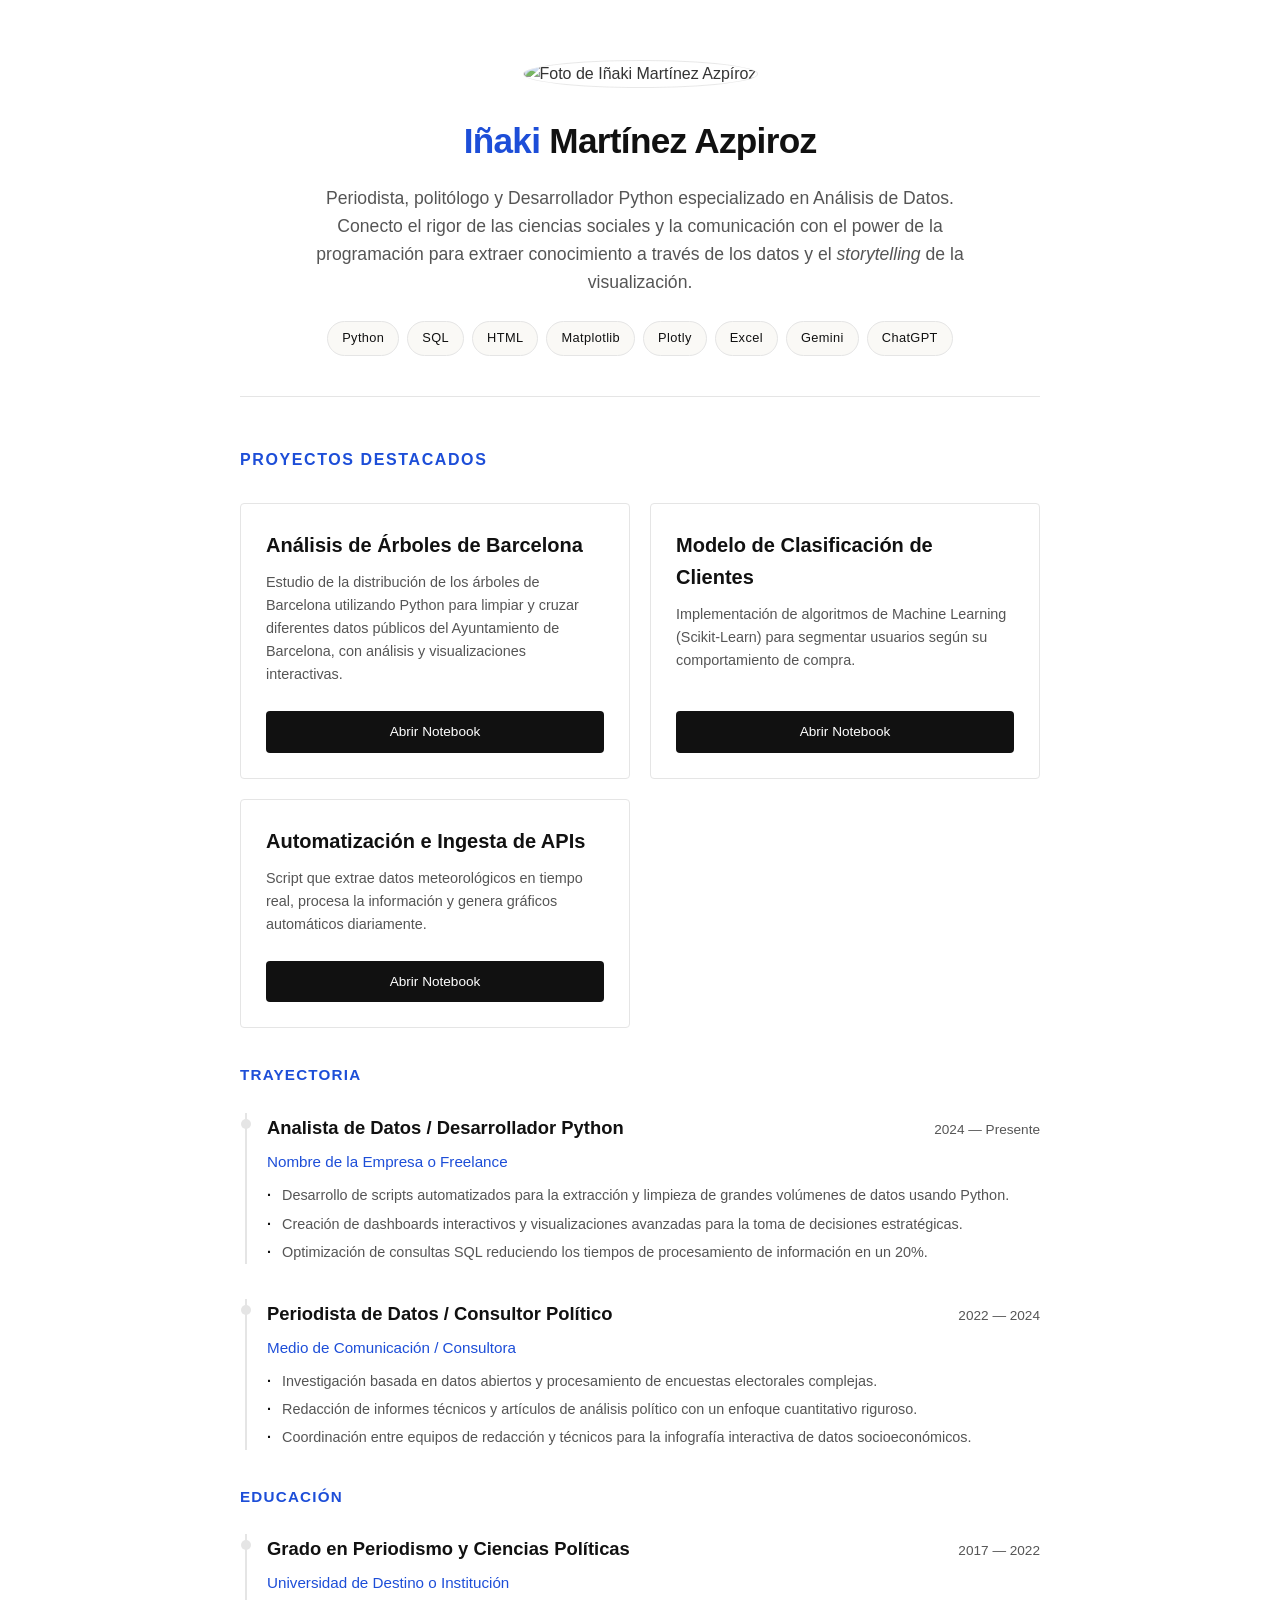
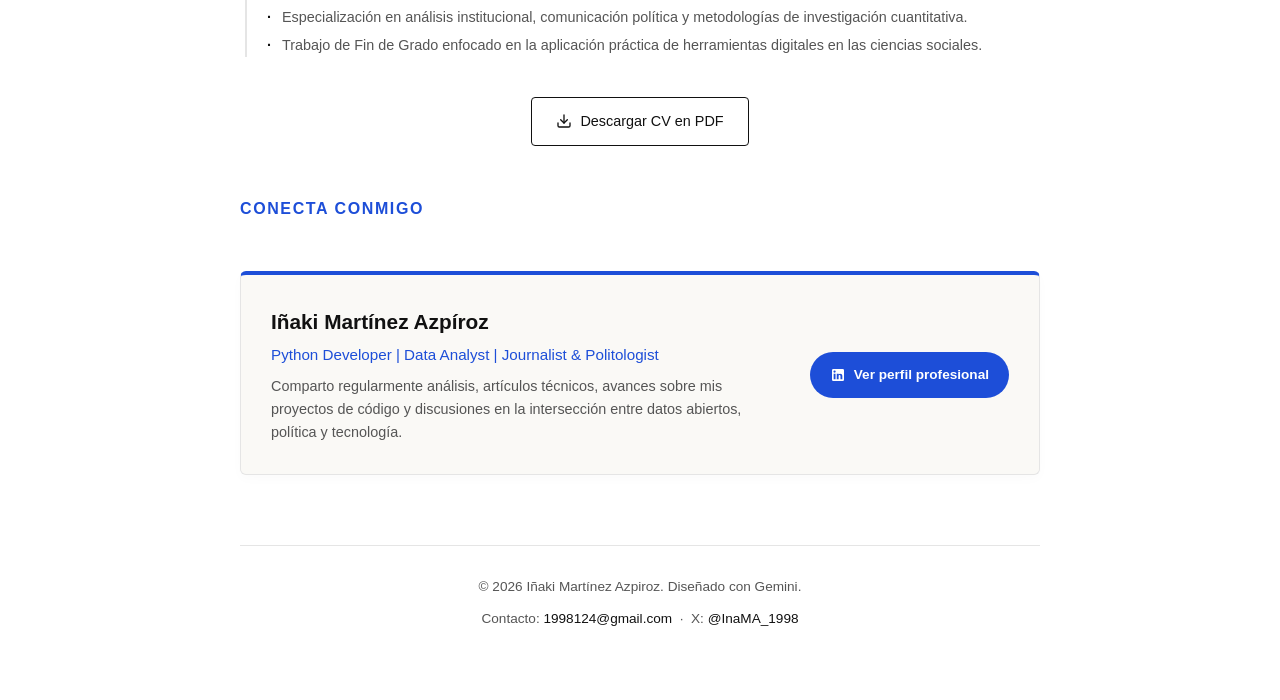
==== index.html @ 6023a6d3 "Update index.html" ====
<!DOCTYPE html>
<html lang="es">
<head>
    <meta charset="UTF-8">
    <meta name="viewport" content="width=device-width, initial-scale=1.0">
    <title>Portfolio | Iñaki Martínez Azpiroz - Python Developer</title>
    <style>
        /* --- VARIABLES DE COLOR (Minimalista con acento Azul Editorial) --- */
        :root {
            --bg-principal: #ffffff;     /* Blanco puro */
            --bg-tarjeta: #faf9f6;       /* Alabastro / Beige muy suave */
            --texto-claro: #111111;      /* Negro casi puro para legibilidad */
            --texto-mutado: #555555;     /* Gris oscuro para descripciones */
            --acento-azul: #1d4ed8;      /* Azul cobalto sutil y elegante */
            --borde-fino: #e5e5e5;       /* Gris muy claro para líneas */
        }

        /* --- ESTILOS GENERALES --- */
        * {
            margin: 0;
            padding: 0;
            box-sizing: border-box;
        }

        body {
            font-family: -apple-system, BlinkMacSystemFont, "Segoe UI", Roboto, Helvetica, Arial, sans-serif;
            background-color: var(--bg-principal);
            color: var(--texto-claro);
            line-height: 1.6;
            padding: 60px 20px;
            -webkit-font-smoothing: antialiased;
        }

        .contenedor {
            max-width: 800px;
            margin: 0 auto;
        }

        /* --- CABECERA (Sobre mí) --- */
        header {
            text-align: center;
            margin-bottom: 50px;
            padding-bottom: 40px;
            border-bottom: 1px solid var(--borde-fino);
        }

        /* --- Foto de perfil estática en color suavizado --- */
        .foto-perfil {
            width: 130px;
            height: 130px;
            border-radius: 50%;
            object-fit: cover;
            margin-bottom: 25px;
            opacity: 0.85;                  /* Mantiene la opacidad fija */
            filter: saturate(85%);          /* Mantiene el color suavizado fijo */
            border: 1px solid var(--borde-fino);
        }

        header h1 {
            font-size: 2.2rem;
            font-weight: 700;
            letter-spacing: -0.02em;
            color: var(--texto-claro);
            margin-bottom: 15px;
        }

        /* Toque estratégico: Destaca tus roles principales con el azul seleccionado */
        header h1 span {
            color: var(--acento-azul);
        }

        header p {
            color: var(--texto-mutado);
            font-size: 1.1rem;
            max-width: 650px;
            margin: 0 auto 25px auto;
            font-weight: 400;
        }

        /* Enlace integrado de manera sutil en la descripción */
        .enlace-parrafo {
            color: inherit;
            text-decoration: none;
            transition: color 0.2s ease;
        }

        .enlace-parrafo:hover {
            color: var(--acento-azul);
        }

        .badges-tecnologias {
            display: flex;
            justify-content: center;
            gap: 8px;
            flex-wrap: wrap;
        }

        .badge {
            background-color: var(--bg-tarjeta);
            color: var(--texto-claro);
            padding: 6px 14px;
            border: 1px solid var(--borde-fino);
            border-radius: 20px;
            font-size: 0.8rem;
            font-weight: 500;
            letter-spacing: 0.03em;
            transition: all 0.2s ease;
        }

        /* Iluminación de badges al pasar el cursor */
        .badge:hover {
            border-color: var(--acento-azul);
            color: var(--acento-azul);
        }

        /* --- SECCIÓN PROYECTOS Y SECCIONES GENERALES --- */
        .seccion-titulo {
            font-weight: 600;
            margin-top: 50px;
            margin-bottom: 30px;
            text-transform: uppercase;
            font-size: 1rem;
            letter-spacing: 0.1em;
            color: var(--texto-mutado);
        }

        /* Título de proyectos ahora completamente azul */
        .seccion-titulo-azul-completo {
            font-weight: 600;
            margin-top: 50px;
            margin-bottom: 30px;
            text-transform: uppercase;
            font-size: 1rem;
            letter-spacing: 0.1em;
            color: var(--acento-azul);
        }

        /* Subtítulos específicos de color azul para Trayectoria y Educación */
        .subseccion-titulo-azul {
            font-weight: 600;
            margin-top: 35px;
            margin-bottom: 25px;
            text-transform: uppercase;
            font-size: 0.95rem;
            letter-spacing: 0.08em;
            color: var(--acento-azul);
        }

        .grid-proyectos {
            display: grid;
            grid-template-columns: 1fr;
            gap: 20px;
        }

        @media (min-width: 768px) {
            .grid-proyectos {
                grid-template-columns: 1fr 1fr;
            }
        }

        .tarjeta-proyecto {
            background-color: var(--bg-principal);
            border: 1px solid var(--borde-fino);
            border-radius: 4px;
            padding: 25px;
            display: flex;
            flex-direction: column;
            justify-content: space-between;
            transition: background-color 0.2s ease, border-color 0.2s ease;
        }

        .tarjeta-proyecto:hover {
            background-color: var(--bg-tarjeta);
            border-color: var(--acento-azul);
        }

        .tarjeta-proyecto h3 {
            font-size: 1.25rem;
            font-weight: 600;
            margin-bottom: 10px;
            color: var(--texto-claro);
            transition: color 0.2s ease;
        }

        /* El título del proyecto cambia a azul al interactuar con la tarjeta */
        .tarjeta-proyecto:hover h3 {
            color: var(--acento-azul);
        }

        .tarjeta-proyecto p {
            color: var(--texto-mutado);
            font-size: 0.9rem;
            margin-bottom: 25px;
            flex-grow: 1;
        }

        /* --- SECCIÓN CURRICULUM --- */
        .bloque-cv {
            border-left: 2px solid var(--borde-fino);
            padding-left: 20px;
            margin-left: 5px;
            margin-bottom: 35px;
            position: relative;
        }

        /* Pequeño nodo estético en la línea */
        .bloque-cv::before {
            content: '';
            position: absolute;
            left: -6px;
            top: 6px;
            width: 10px;
            height: 10px;
            border-radius: 50%;
            background-color: var(--borde-fino);
            transition: background-color 0.2s ease;
        }

        .bloque-cv:hover::before {
            background-color: var(--acento-azul);
        }

        .cv-encabezado {
            display: flex;
            flex-direction: column;
            margin-bottom: 8px;
        }

        @media (min-width: 576px) {
            .cv-encabezado {
                flex-direction: row;
                justify-content: space-between;
                align-items: baseline;
            }
        }

        .cv-puesto {
            font-size: 1.15rem;
            font-weight: 600;
            color: var(--texto-claro);
        }

        .cv-fecha {
            font-size: 0.85rem;
            color: var(--texto-mutado);
            font-weight: 500;
        }

        .cv-entidad {
            font-size: 0.95rem;
            font-weight: 500;
            color: var(--acento-azul);
            margin-bottom: 10px;
        }

        .cv-detalles {
            list-style-type: none;
            font-size: 0.9rem;
            color: var(--texto-mutado);
        }

        .cv-detalles li {
            margin-bottom: 5px;
            position: relative;
            padding-left: 15px;
        }

        .cv-detalles li::before {
            content: "·";
            position: absolute;
            left: 0;
            font-weight: bold;
            color: var(--texto-claro);
        }

        .contenedor-boton-cv {
            margin-top: 40px;
            text-align: center;
        }

        .btn-descarga-pdf {
            display: inline-flex;
            align-items: center;
            gap: 8px;
            background-color: var(--bg-principal);
            color: var(--texto-claro);
            border: 1px solid var(--texto-claro);
            text-decoration: none;
            font-size: 0.9rem;
            font-weight: 500;
            padding: 12px 24px;
            border-radius: 4px;
            transition: all 0.2s ease;
        }

        .btn-descarga-pdf:hover {
            background-color: var(--texto-claro);
            color: var(--bg-principal);
            border-color: var(--texto-claro);
        }

        /* --- BOTÓN / ENLACE PROYECTOS --- */
        .btn-proyecto {
            display: inline-block;
            background-color: var(--texto-claro);
            color: var(--bg-principal);
            text-decoration: none;
            font-size: 0.85rem;
            font-weight: 500;
            text-align: center;
            padding: 10px 16px;
            border-radius: 4px;
            transition: background-color 0.2s ease;
        }

        .btn-proyecto:hover {
            background-color: var(--acento-azul);
        }

        /* --- SECCIÓN PREVISUALIZACIÓN LINKEDIN (FICHA PEGADA) --- */
        .tarjeta-linkedin {
            background-color: var(--bg-tarjeta);
            border: 1px solid var(--borde-fino);
            border-top: 4px solid var(--acento-azul); /* Borde superior azul grueso */
            border-radius: 6px;
            padding: 30px;
            margin-top: 50px;
            display: flex;
            flex-direction: column;
            gap: 20px;
            box-shadow: 0 4px 12px rgba(0, 0, 0, 0.02); /* Sombra muy sutil de 'ficha' */
            transition: transform 0.2s ease, border-color 0.2s ease;
        }

        .tarjeta-linkedin:hover {
            border-color: var(--acento-azul);
            transform: translateY(-2px);
        }

        .linkedin-cuerpo {
            display: flex;
            flex-direction: column;
            gap: 15px;
        }

        @media (min-width: 576px) {
            .linkedin-cuerpo {
                flex-direction: row;
                justify-content: space-between;
                align-items: center;
            }
        }

        .linkedin-info h3 {
            font-size: 1.3rem;
            font-weight: 700;
            color: var(--texto-claro);
            margin-bottom: 4px;
        }

        .linkedin-info .linkedin-subtitulo {
            font-size: 0.95rem;
            font-weight: 500;
            color: var(--acento-azul);
            margin-bottom: 8px;
        }

        .linkedin-info p {
            font-size: 0.9rem;
            color: var(--texto-mutado);
            max-width: 500px;
        }

        .btn-linkedin {
            display: inline-flex;
            align-items: center;
            justify-content: center;
            gap: 8px;
            background-color: var(--acento-azul);
            color: var(--bg-principal);
            text-decoration: none;
            font-size: 0.85rem;
            font-weight: 600;
            padding: 12px 20px;
            border-radius: 24px; /* Estilo píldora nativo de LinkedIn */
            white-space: nowrap;
            transition: background-color 0.2s ease;
        }

        .btn-linkedin:hover {
            background-color: #111111; /* Cambia a negro al pasar el cursor */
        }

        /* --- PIE DE PÁGINA --- */
        footer {
            margin-top: 70px;
            text-align: center;
            color: var(--texto-mutado);
            font-size: 0.85rem;
            border-top: 1px solid var(--borde-fino);
            padding-top: 30px;
        }
        
        footer p {
            margin-bottom: 10px;
        }
        
        footer a {
            color: var(--texto-claro);
            text-decoration: none;
            font-weight: 500;
            border-bottom: 1px solid transparent;
            transition: all 0.2s ease;
        }

        footer a:hover {
            color: var(--acento-azul);
            border-bottom-color: var(--acento-azul);
        }
    </style>
</head>
<body>

    <div class="contenedor">

        <header>
            <img src="https://lh3.googleusercontent.com/d/146usE6nP-HhSL1gbkDWgog6Y8PcWWXIQ" alt="Foto de Iñaki Martínez Azpíroz" class="foto-perfil">
            
            <h1><span>Iñaki</span> Martínez Azpiroz</h1>
            <p>Periodista, politólogo y Desarrollador Python especializado en Análisis de Datos. Conecto el rigor de las ciencias sociales y la comunicación con el power de la programación para extraer conocimiento a través de los datos y el <span style="font-style: italic;">storytelling</span> de la visualización.</p>
            
            <div class="badges-tecnologias">
                <span class="badge">Python</span>
                <span class="badge">SQL</span>
                <span class="badge">HTML</span>
                <span class="badge">Matplotlib</span>
                <span class="badge">Plotly</span>
                <span class="badge">Excel</span>
                <span class="badge">Gemini</span>
                <span class="badge">ChatGPT</span>
            </div>
        </header>

        <main>
            <h2 class="seccion-titulo-azul-completo">Proyectos destacados</h2>
            
            <div class="grid-proyectos">

                <article class="tarjeta-proyecto">
                    <div>
                        <h3>Análisis de Árboles de Barcelona</h3>
                        <p>Estudio de la distribución de los árboles de Barcelona utilizando Python para limpiar y cruzar diferentes datos públicos del Ayuntamiento de Barcelona, con análisis y visualizaciones interactivas.</p>
                    </div>
                    <a href="Proyecto/analisis-arboles-barcelona.html" class="btn-proyecto" target="_blank">Abrir Notebook</a>
                </article>

                <article class="tarjeta-proyecto">
                    <div>
                        <h3>Modelo de Clasificación de Clientes</h3>
                        <p>Implementación de algoritmos de Machine Learning (Scikit-Learn) para segmentar usuarios según su comportamiento de compra.</p>
                    </div>
                    <a href="mi_proyecto_2.html" class="btn-proyecto" target="_blank">Abrir Notebook</a>
                </article>

                <article class="tarjeta-proyecto">
                    <div>
                        <h3>Automatización e Ingesta de APIs</h3>
                        <p>Script que extrae datos meteorológicos en tiempo real, procesa la información y genera gráficos automáticos diariamente.</p>
                    </div>
                    <a href="mi_proyecto_3.html" class="btn-proyecto" target="_blank">Abrir Notebook</a>
                </article>

            </div>

            <div class="contenedor-cv">
                
                <h2 class="subseccion-titulo-azul">Trayectoria</h2>
                
                <div class="bloque-cv">
                    <div class="cv-encabezado">
                        <h3 class="cv-puesto">Analista de Datos / Desarrollador Python</h3>
                        <span class="cv-fecha">2024 — Presente</span>
                    </div>
                    <div class="cv-entidad">Nombre de la Empresa o Freelance</div>
                    <ul class="cv-detalles">
                        <li>Desarrollo de scripts automatizados para la extracción y limpieza de grandes volúmenes de datos usando Python.</li>
                        <li>Creación de dashboards interactivos y visualizaciones avanzadas para la toma de decisiones estratégicas.</li>
                        <li>Optimización de consultas SQL reduciendo los tiempos de procesamiento de información en un 20%.</li>
                    </ul>
                </div>

                <div class="bloque-cv">
                    <div class="cv-encabezado">
                        <h3 class="cv-puesto">Periodista de Datos / Consultor Político</h3>
                        <span class="cv-fecha">2022 — 2024</span>
                    </div>
                    <div class="cv-entidad">Medio de Comunicación / Consultora</div>
                    <ul class="cv-detalles">
                        <li>Investigación basada en datos abiertos y procesamiento de encuestas electorales complejas.</li>
                        <li>Redacción de informes técnicos y artículos de análisis político con un enfoque cuantitativo riguroso.</li>
                        <li>Coordinación entre equipos de redacción y técnicos para la infografía interactiva de datos socioeconómicos.</li>
                    </ul>
                </div>


                <h2 class="subseccion-titulo-azul">Educación</h2>

                <div class="bloque-cv">
                    <div class="cv-encabezado">
                        <h3 class="cv-puesto">Grado en Periodismo y Ciencias Políticas</h3>
                        <span class="cv-fecha">2017 — 2022</span>
                    </div>
                    <div class="cv-entidad">Universidad de Destino o Institución</div>
                    <ul class="cv-detalles">
                        <li>Especialización en análisis institucional, comunicación política y metodologías de investigación cuantitativa.</li>
                        <li>Trabajo de Fin de Grado enfocado en la aplicación práctica de herramientas digitales en las ciencias sociales.</li>
                    </ul>
                </div>

                <div class="contenedor-boton-cv">
                    <a href="tu_cv.pdf" class="btn-descarga-pdf" download>
                        <svg width="16" height="16" viewBox="0 0 24 24" fill="none" stroke="currentColor" stroke-width="2" stroke-linecap="round" stroke-linejoin="round"><path d="M21 15v4a2 2 0 0 1-2 2H5a2 2 0 0 1-2-2v-4"></path><polyline points="7 10 12 15 17 10"></polyline><line x1="12" y1="15" x2="12" y2="3"></line></svg>
                        Descargar CV en PDF
                    </a>
                </div>

            </div>

            <h2 class="seccion-titulo-azul-completo">Conecta conmigo</h2>
            
            <div class="tarjeta-linkedin">
                <div class="linkedin-cuerpo">
                    <div class="linkedin-info">
                        <h3>Iñaki Martínez Azpíroz</h3>
                        <div class="linkedin-subtitulo">Python Developer | Data Analyst | Journalist & Politologist</div>
                        <p>Comparto regularmente análisis, artículos técnicos, avances sobre mis proyectos de código y discusiones en la intersección entre datos abiertos, política y tecnología.</p>
                    </div>
                    <div>
                        <a href="https://linkedin.com/in/tu-usuario" class="btn-linkedin" target="_blank">
                            <svg width="16" height="16" viewBox="0 0 24 24" fill="currentColor"><path d="M19 3a2 2 0 0 1 2 2v14a2 2 0 0 1-2 2H5a2 2 0 0 1-2-2V5a2 2 0 0 1 2-2h14m-.5 15.5v-5.3a3.26 3.26 0 0 0-3.26-3.26c-.85 0-1.84.52-2.32 1.3v-1.11h-2.79v8.37h2.79v-4.93c0-.77.62-1.4 1.39-1.4a1.4 1.4 0 0 1 1.4 1.4v4.93h2.79M6.88 8.56a1.68 1.68 0 0 0 1.68-1.68c0-.93-.75-1.69-1.68-1.69a1.69 1.69 0 0 0-1.69 1.69c0 .93.76 1.68 1.69 1.68m1.39 9.94v-8.37H5.5v8.37h2.77z"/></svg>
                            Ver perfil profesional
                        </a>
                    </div>
                </div>
            </div>
        </main>

        <footer>
            <p>© 2026 Iñaki Martínez Azpiroz. Diseñado con Gemini.</p>
            <p>Contacto: <a href="mailto:1998124@gmail.com">1998124@gmail.com</a> &nbsp;·&nbsp; X: <a href="https://x.com/InaMA_1998" target="_blank">@InaMA_1998</a></p>
        </footer>

    </div>

</body>
</html>
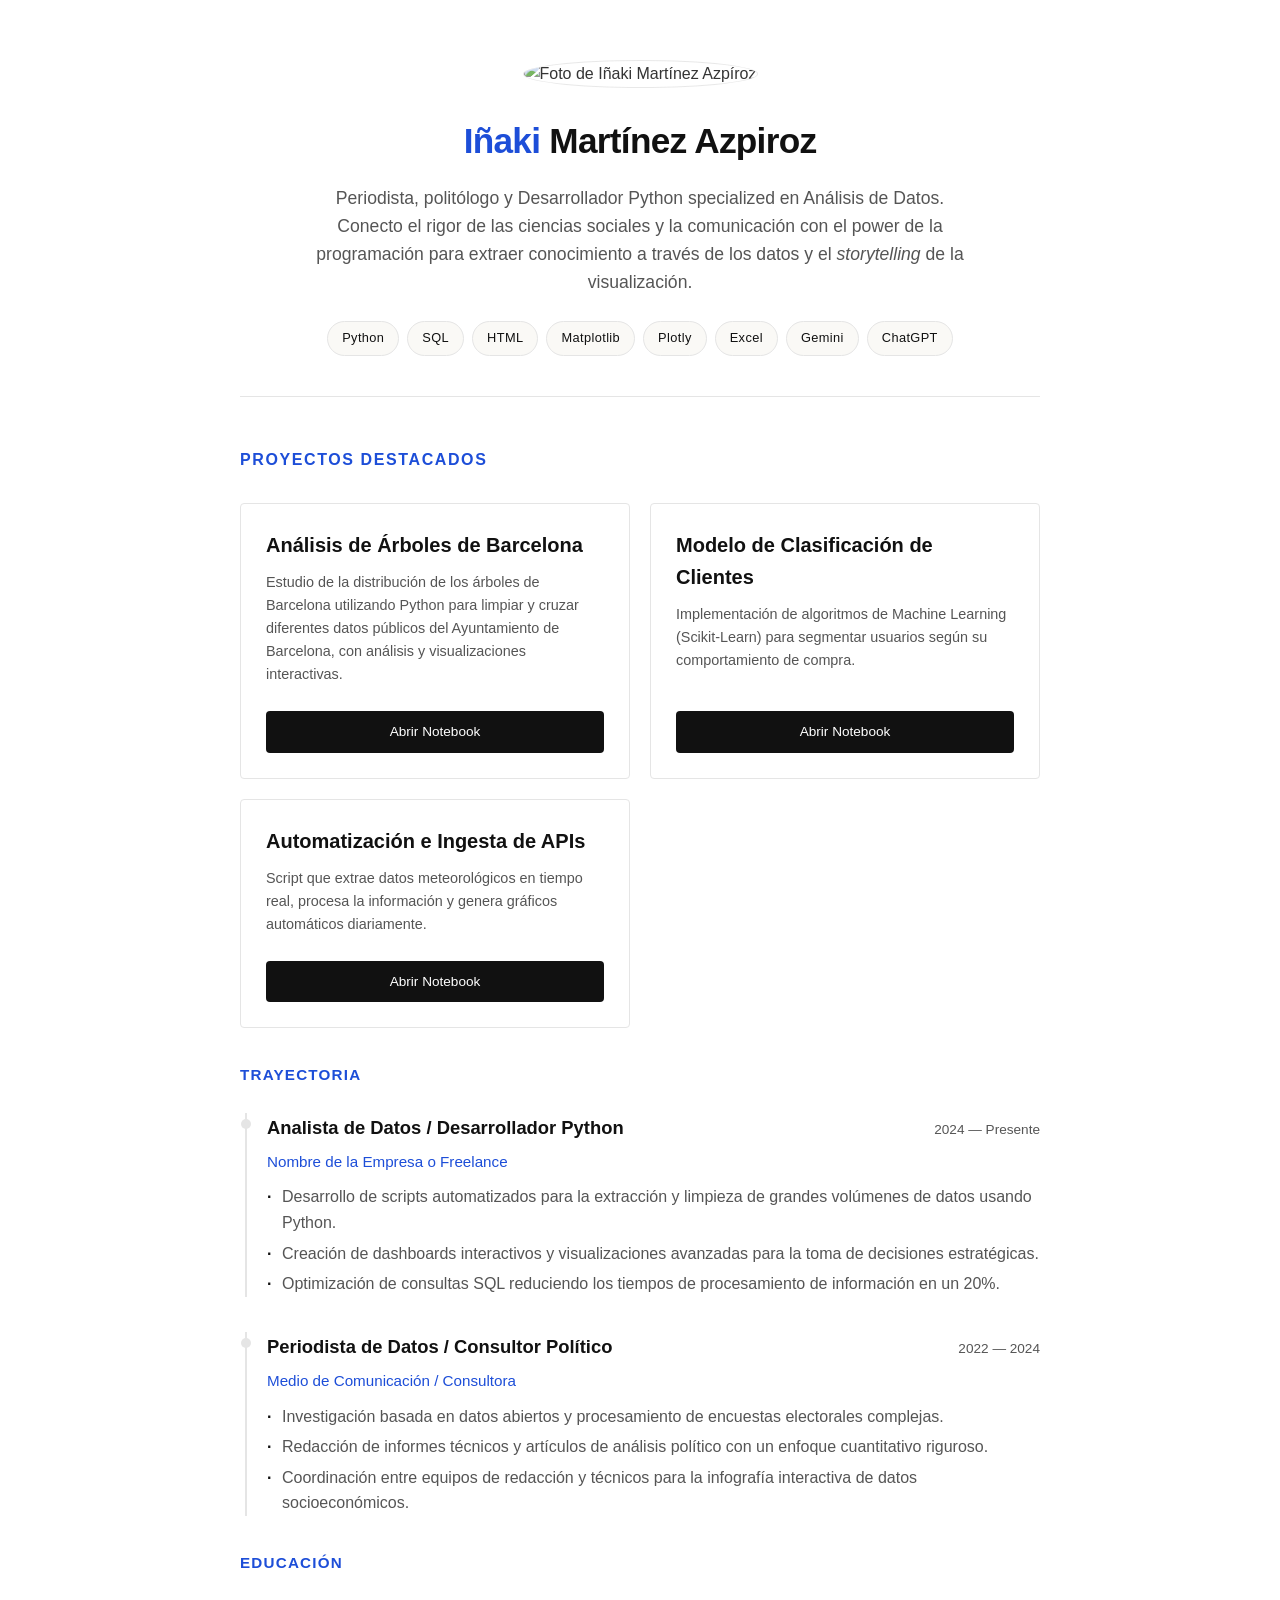
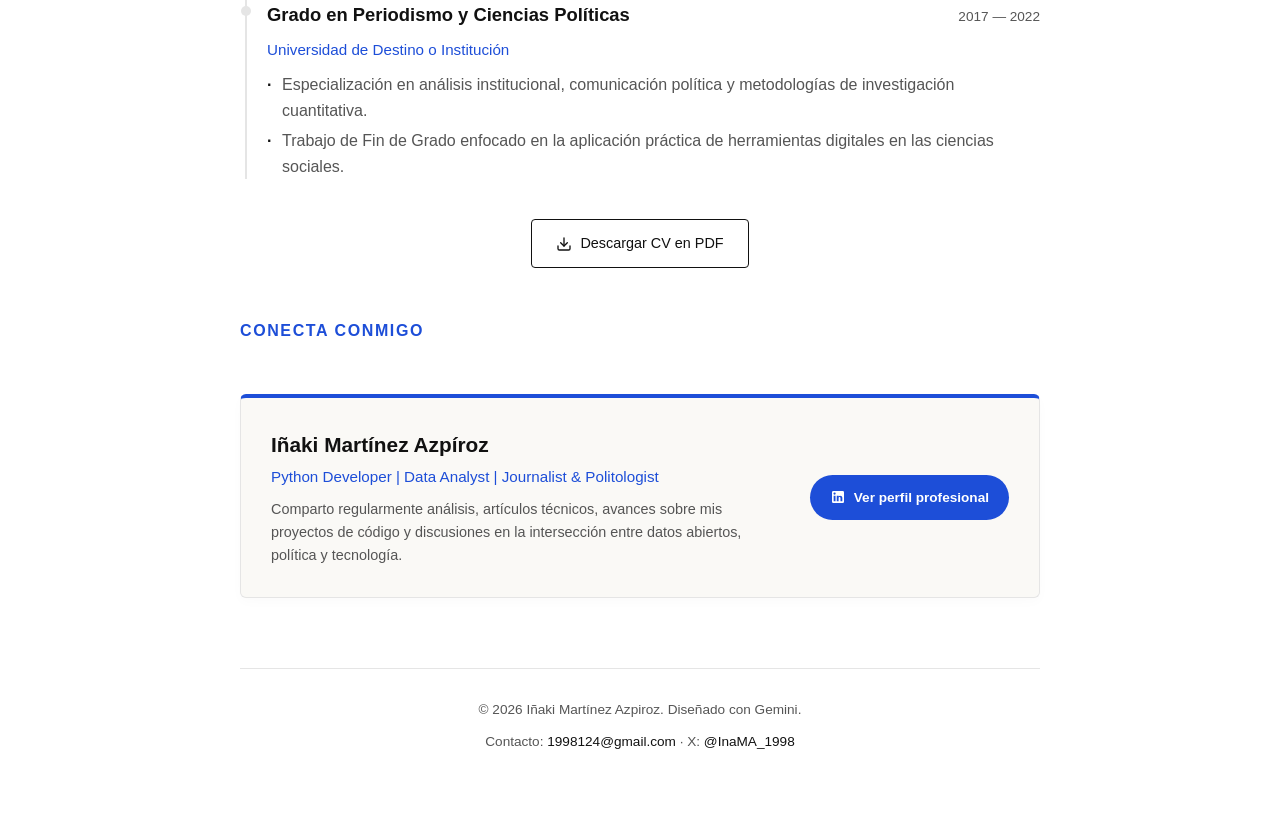
==== commit 73a9b85a: "Update index.html without css" ====
--- a/index.html
+++ b/index.html
@@ -4,420 +4,7 @@
     <meta charset="UTF-8">
     <meta name="viewport" content="width=device-width, initial-scale=1.0">
     <title>Portfolio | Iñaki Martínez Azpiroz - Python Developer</title>
-    <style>
-        /* --- VARIABLES DE COLOR (Minimalista con acento Azul Editorial) --- */
-        :root {
-            --bg-principal: #ffffff;     /* Blanco puro */
-            --bg-tarjeta: #faf9f6;       /* Alabastro / Beige muy suave */
-            --texto-claro: #111111;      /* Negro casi puro para legibilidad */
-            --texto-mutado: #555555;     /* Gris oscuro para descripciones */
-            --acento-azul: #1d4ed8;      /* Azul cobalto sutil y elegante */
-            --borde-fino: #e5e5e5;       /* Gris muy claro para líneas */
-        }
-
-        /* --- ESTILOS GENERALES --- */
-        * {
-            margin: 0;
-            padding: 0;
-            box-sizing: border-box;
-        }
-
-        body {
-            font-family: -apple-system, BlinkMacSystemFont, "Segoe UI", Roboto, Helvetica, Arial, sans-serif;
-            background-color: var(--bg-principal);
-            color: var(--texto-claro);
-            line-height: 1.6;
-            padding: 60px 20px;
-            -webkit-font-smoothing: antialiased;
-        }
-
-        .contenedor {
-            max-width: 800px;
-            margin: 0 auto;
-        }
-
-        /* --- CABECERA (Sobre mí) --- */
-        header {
-            text-align: center;
-            margin-bottom: 50px;
-            padding-bottom: 40px;
-            border-bottom: 1px solid var(--borde-fino);
-        }
-
-        /* --- Foto de perfil estática en color suavizado --- */
-        .foto-perfil {
-            width: 130px;
-            height: 130px;
-            border-radius: 50%;
-            object-fit: cover;
-            margin-bottom: 25px;
-            opacity: 0.85;                  /* Mantiene la opacidad fija */
-            filter: saturate(85%);          /* Mantiene el color suavizado fijo */
-            border: 1px solid var(--borde-fino);
-        }
-
-        header h1 {
-            font-size: 2.2rem;
-            font-weight: 700;
-            letter-spacing: -0.02em;
-            color: var(--texto-claro);
-            margin-bottom: 15px;
-        }
-
-        /* Toque estratégico: Destaca tus roles principales con el azul seleccionado */
-        header h1 span {
-            color: var(--acento-azul);
-        }
-
-        header p {
-            color: var(--texto-mutado);
-            font-size: 1.1rem;
-            max-width: 650px;
-            margin: 0 auto 25px auto;
-            font-weight: 400;
-        }
-
-        /* Enlace integrado de manera sutil en la descripción */
-        .enlace-parrafo {
-            color: inherit;
-            text-decoration: none;
-            transition: color 0.2s ease;
-        }
-
-        .enlace-parrafo:hover {
-            color: var(--acento-azul);
-        }
-
-        .badges-tecnologias {
-            display: flex;
-            justify-content: center;
-            gap: 8px;
-            flex-wrap: wrap;
-        }
-
-        .badge {
-            background-color: var(--bg-tarjeta);
-            color: var(--texto-claro);
-            padding: 6px 14px;
-            border: 1px solid var(--borde-fino);
-            border-radius: 20px;
-            font-size: 0.8rem;
-            font-weight: 500;
-            letter-spacing: 0.03em;
-            transition: all 0.2s ease;
-        }
-
-        /* Iluminación de badges al pasar el cursor */
-        .badge:hover {
-            border-color: var(--acento-azul);
-            color: var(--acento-azul);
-        }
-
-        /* --- SECCIÓN PROYECTOS Y SECCIONES GENERALES --- */
-        .seccion-titulo {
-            font-weight: 600;
-            margin-top: 50px;
-            margin-bottom: 30px;
-            text-transform: uppercase;
-            font-size: 1rem;
-            letter-spacing: 0.1em;
-            color: var(--texto-mutado);
-        }
-
-        /* Título de proyectos ahora completamente azul */
-        .seccion-titulo-azul-completo {
-            font-weight: 600;
-            margin-top: 50px;
-            margin-bottom: 30px;
-            text-transform: uppercase;
-            font-size: 1rem;
-            letter-spacing: 0.1em;
-            color: var(--acento-azul);
-        }
-
-        /* Subtítulos específicos de color azul para Trayectoria y Educación */
-        .subseccion-titulo-azul {
-            font-weight: 600;
-            margin-top: 35px;
-            margin-bottom: 25px;
-            text-transform: uppercase;
-            font-size: 0.95rem;
-            letter-spacing: 0.08em;
-            color: var(--acento-azul);
-        }
-
-        .grid-proyectos {
-            display: grid;
-            grid-template-columns: 1fr;
-            gap: 20px;
-        }
-
-        @media (min-width: 768px) {
-            .grid-proyectos {
-                grid-template-columns: 1fr 1fr;
-            }
-        }
-
-        .tarjeta-proyecto {
-            background-color: var(--bg-principal);
-            border: 1px solid var(--borde-fino);
-            border-radius: 4px;
-            padding: 25px;
-            display: flex;
-            flex-direction: column;
-            justify-content: space-between;
-            transition: background-color 0.2s ease, border-color 0.2s ease;
-        }
-
-        .tarjeta-proyecto:hover {
-            background-color: var(--bg-tarjeta);
-            border-color: var(--acento-azul);
-        }
-
-        .tarjeta-proyecto h3 {
-            font-size: 1.25rem;
-            font-weight: 600;
-            margin-bottom: 10px;
-            color: var(--texto-claro);
-            transition: color 0.2s ease;
-        }
-
-        /* El título del proyecto cambia a azul al interactuar con la tarjeta */
-        .tarjeta-proyecto:hover h3 {
-            color: var(--acento-azul);
-        }
-
-        .tarjeta-proyecto p {
-            color: var(--texto-mutado);
-            font-size: 0.9rem;
-            margin-bottom: 25px;
-            flex-grow: 1;
-        }
-
-        /* --- SECCIÓN CURRICULUM --- */
-        .bloque-cv {
-            border-left: 2px solid var(--borde-fino);
-            padding-left: 20px;
-            margin-left: 5px;
-            margin-bottom: 35px;
-            position: relative;
-        }
-
-        /* Pequeño nodo estético en la línea */
-        .bloque-cv::before {
-            content: '';
-            position: absolute;
-            left: -6px;
-            top: 6px;
-            width: 10px;
-            height: 10px;
-            border-radius: 50%;
-            background-color: var(--borde-fino);
-            transition: background-color 0.2s ease;
-        }
-
-        .bloque-cv:hover::before {
-            background-color: var(--acento-azul);
-        }
-
-        .cv-encabezado {
-            display: flex;
-            flex-direction: column;
-            margin-bottom: 8px;
-        }
-
-        @media (min-width: 576px) {
-            .cv-encabezado {
-                flex-direction: row;
-                justify-content: space-between;
-                align-items: baseline;
-            }
-        }
-
-        .cv-puesto {
-            font-size: 1.15rem;
-            font-weight: 600;
-            color: var(--texto-claro);
-        }
-
-        .cv-fecha {
-            font-size: 0.85rem;
-            color: var(--texto-mutado);
-            font-weight: 500;
-        }
-
-        .cv-entidad {
-            font-size: 0.95rem;
-            font-weight: 500;
-            color: var(--acento-azul);
-            margin-bottom: 10px;
-        }
-
-        .cv-detalles {
-            list-style-type: none;
-            font-size: 0.9rem;
-            color: var(--texto-mutado);
-        }
-
-        .cv-detalles li {
-            margin-bottom: 5px;
-            position: relative;
-            padding-left: 15px;
-        }
-
-        .cv-detalles li::before {
-            content: "·";
-            position: absolute;
-            left: 0;
-            font-weight: bold;
-            color: var(--texto-claro);
-        }
-
-        .contenedor-boton-cv {
-            margin-top: 40px;
-            text-align: center;
-        }
-
-        .btn-descarga-pdf {
-            display: inline-flex;
-            align-items: center;
-            gap: 8px;
-            background-color: var(--bg-principal);
-            color: var(--texto-claro);
-            border: 1px solid var(--texto-claro);
-            text-decoration: none;
-            font-size: 0.9rem;
-            font-weight: 500;
-            padding: 12px 24px;
-            border-radius: 4px;
-            transition: all 0.2s ease;
-        }
-
-        .btn-descarga-pdf:hover {
-            background-color: var(--texto-claro);
-            color: var(--bg-principal);
-            border-color: var(--texto-claro);
-        }
-
-        /* --- BOTÓN / ENLACE PROYECTOS --- */
-        .btn-proyecto {
-            display: inline-block;
-            background-color: var(--texto-claro);
-            color: var(--bg-principal);
-            text-decoration: none;
-            font-size: 0.85rem;
-            font-weight: 500;
-            text-align: center;
-            padding: 10px 16px;
-            border-radius: 4px;
-            transition: background-color 0.2s ease;
-        }
-
-        .btn-proyecto:hover {
-            background-color: var(--acento-azul);
-        }
-
-        /* --- SECCIÓN PREVISUALIZACIÓN LINKEDIN (FICHA PEGADA) --- */
-        .tarjeta-linkedin {
-            background-color: var(--bg-tarjeta);
-            border: 1px solid var(--borde-fino);
-            border-top: 4px solid var(--acento-azul); /* Borde superior azul grueso */
-            border-radius: 6px;
-            padding: 30px;
-            margin-top: 50px;
-            display: flex;
-            flex-direction: column;
-            gap: 20px;
-            box-shadow: 0 4px 12px rgba(0, 0, 0, 0.02); /* Sombra muy sutil de 'ficha' */
-            transition: transform 0.2s ease, border-color 0.2s ease;
-        }
-
-        .tarjeta-linkedin:hover {
-            border-color: var(--acento-azul);
-            transform: translateY(-2px);
-        }
-
-        .linkedin-cuerpo {
-            display: flex;
-            flex-direction: column;
-            gap: 15px;
-        }
-
-        @media (min-width: 576px) {
-            .linkedin-cuerpo {
-                flex-direction: row;
-                justify-content: space-between;
-                align-items: center;
-            }
-        }
-
-        .linkedin-info h3 {
-            font-size: 1.3rem;
-            font-weight: 700;
-            color: var(--texto-claro);
-            margin-bottom: 4px;
-        }
-
-        .linkedin-info .linkedin-subtitulo {
-            font-size: 0.95rem;
-            font-weight: 500;
-            color: var(--acento-azul);
-            margin-bottom: 8px;
-        }
-
-        .linkedin-info p {
-            font-size: 0.9rem;
-            color: var(--texto-mutado);
-            max-width: 500px;
-        }
-
-        .btn-linkedin {
-            display: inline-flex;
-            align-items: center;
-            justify-content: center;
-            gap: 8px;
-            background-color: var(--acento-azul);
-            color: var(--bg-principal);
-            text-decoration: none;
-            font-size: 0.85rem;
-            font-weight: 600;
-            padding: 12px 20px;
-            border-radius: 24px; /* Estilo píldora nativo de LinkedIn */
-            white-space: nowrap;
-            transition: background-color 0.2s ease;
-        }
-
-        .btn-linkedin:hover {
-            background-color: #111111; /* Cambia a negro al pasar el cursor */
-        }
-
-        /* --- PIE DE PÁGINA --- */
-        footer {
-            margin-top: 70px;
-            text-align: center;
-            color: var(--texto-mutado);
-            font-size: 0.85rem;
-            border-top: 1px solid var(--borde-fino);
-            padding-top: 30px;
-        }
-        
-        footer p {
-            margin-bottom: 10px;
-        }
-        
-        footer a {
-            color: var(--texto-claro);
-            text-decoration: none;
-            font-weight: 500;
-            border-bottom: 1px solid transparent;
-            transition: all 0.2s ease;
-        }
-
-        footer a:hover {
-            color: var(--acento-azul);
-            border-bottom-color: var(--acento-azul);
-        }
-    </style>
+    <link rel="stylesheet" href="css/estilos.css">
 </head>
 <body>
 
@@ -427,7 +14,7 @@
             <img src="https://lh3.googleusercontent.com/d/146usE6nP-HhSL1gbkDWgog6Y8PcWWXIQ" alt="Foto de Iñaki Martínez Azpíroz" class="foto-perfil">
             
             <h1><span>Iñaki</span> Martínez Azpiroz</h1>
-            <p>Periodista, politólogo y Desarrollador Python especializado en Análisis de Datos. Conecto el rigor de las ciencias sociales y la comunicación con el power de la programación para extraer conocimiento a través de los datos y el <span style="font-style: italic;">storytelling</span> de la visualización.</p>
+            <p>Periodista, politólogo y Desarrollador Python specialized en Análisis de Datos. Conecto el rigor de las ciencias sociales y la comunicación con el power de la programación para extraer conocimiento a través de los datos y el <span style="font-style: italic;">storytelling</span> de la visualización.</p>
             
             <div class="badges-tecnologias">
                 <span class="badge">Python</span>
@@ -451,7 +38,7 @@
                         <h3>Análisis de Árboles de Barcelona</h3>
                         <p>Estudio de la distribución de los árboles de Barcelona utilizando Python para limpiar y cruzar diferentes datos públicos del Ayuntamiento de Barcelona, con análisis y visualizaciones interactivas.</p>
                     </div>
-                    <a href="Proyecto/analisis-arboles-barcelona.html" class="btn-proyecto" target="_blank">Abrir Notebook</a>
+                    <a href="proyecto/analisis-arboles-barcelona.html" class="btn-proyecto" target="_blank">Abrir Notebook</a>
                 </article>
 
                 <article class="tarjeta-proyecto">
@@ -502,7 +89,6 @@
                     </ul>
                 </div>
 
-
                 <h2 class="subseccion-titulo-azul">Educación</h2>
 
                 <div class="bloque-cv">
@@ -547,7 +133,7 @@
 
         <footer>
             <p>© 2026 Iñaki Martínez Azpiroz. Diseñado con Gemini.</p>
-            <p>Contacto: <a href="mailto:1998124@gmail.com">1998124@gmail.com</a> &nbsp;·&nbsp; X: <a href="https://x.com/InaMA_1998" target="_blank">@InaMA_1998</a></p>
+            <p>Contacto: <a href="mailto:1998124@gmail.com">1998124@gmail.com</a>  ·  X: <a href="https://x.com/InaMA_1998" target="_blank">@InaMA_1998</a></p>
         </footer>
 
     </div>
--- a/css/estilos.css
+++ b/css/estilos.css
@@ -0,0 +1,404 @@
+/* --- VARIABLES DE COLOR (Minimalista con acento Azul Editorial) --- */
+:root {
+    --bg-principal: #ffffff;     /* Blanco puro */
+    --bg-tarjeta: #faf9f6;       /* Alabastro / Beige muy suave */
+    --texto-claro: #111111;      /* Negro casi puro para legibilidad */
+    --texto-mutado: #555555;     /* Gris oscuro para descripciones */
+    --acento-azul: #1d4ed8;      /* Azul cobalto sutil y elegante */
+    --borde-fino: #e5e5e5;       /* Gris muy claro para líneas */
+}
+
+/* --- ESTILOS GENERALES --- */
+* {
+    margin: 0;
+    padding: 0;
+    box-sizing: border-box;
+}
+
+body {
+    font-family: -apple-system, BlinkMacSystemFont, "Segoe UI", Roboto, Helvetica, Arial, sans-serif;
+    background-color: var(--bg-principal);
+    color: var(--texto-claro);
+    line-height: 1.6;
+    padding: 60px 20px;
+    -webkit-font-smoothing: antialiased;
+}
+
+.contenedor {
+    max-width: 800px;
+    margin: 0 auto;
+}
+
+/* --- CABECERA (Sobre mí) --- */
+header {
+    text-align: center;
+    margin-bottom: 50px;
+    padding-bottom: 40px;
+    border-bottom: 1px solid var(--borde-fino);
+}
+
+.foto-perfil {
+    width: 130px;
+    height: 130px;
+    border-radius: 50%;
+    object-fit: cover;
+    margin-bottom: 25px;
+    opacity: 0.85;
+    filter: saturate(85%);
+    border: 1px solid var(--borde-fino);
+}
+
+header h1 {
+    font-size: 2.2rem;
+    font-weight: 700;
+    letter-spacing: -0.02em;
+    color: var(--texto-claro);
+    margin-bottom: 15px;
+}
+
+header h1 span {
+    color: var(--acento-azul);
+}
+
+header p {
+    color: var(--texto-mutado);
+    font-size: 1.1rem;
+    max-width: 650px;
+    margin: 0 auto 25px auto;
+    font-weight: 400;
+}
+
+.enlace-parrafo {
+    color: inherit;
+    text-decoration: none;
+    transition: color 0.2s ease;
+}
+
+.enlace-parrafo:hover {
+    color: var(--acento-azul);
+}
+
+.badges-tecnologias {
+    display: flex;
+    justify-content: center;
+    gap: 8px;
+    flex-wrap: wrap;
+}
+
+.badge {
+    background-color: var(--bg-tarjeta);
+    color: var(--texto-claro);
+    padding: 6px 14px;
+    border: 1px solid var(--borde-fino);
+    border-radius: 20px;
+    font-size: 0.8rem;
+    font-weight: 500;
+    letter-spacing: 0.03em;
+    transition: all 0.2s ease;
+}
+
+.badge:hover {
+    border-color: var(--acento-azul);
+    color: var(--acento-azul);
+}
+
+/* --- SECCIÓN PROYECTOS Y SECCIONES GENERALES --- */
+.seccion-titulo {
+    font-weight: 600;
+    margin-top: 50px;
+    margin-bottom: 30px;
+    text-transform: uppercase;
+    font-size: 1rem;
+    letter-spacing: 0.1em;
+    color: var(--texto-mutado);
+}
+
+.seccion-titulo-azul-completo {
+    font-weight: 600;
+    margin-top: 50px;
+    margin-bottom: 30px;
+    text-transform: uppercase;
+    font-size: 1rem;
+    letter-spacing: 0.1em;
+    color: var(--acento-azul);
+}
+
+.subseccion-titulo-azul {
+    font-weight: 600;
+    margin-top: 35px;
+    margin-bottom: 25px;
+    text-transform: uppercase;
+    font-size: 0.95rem;
+    letter-spacing: 0.08em;
+    color: var(--acento-azul);
+}
+
+.grid-proyectos {
+    display: grid;
+    grid-template-columns: 1fr;
+    gap: 20px;
+}
+
+@media (min-width: 768px) {
+    .grid-proyectos {
+        grid-template-columns: 1fr 1fr;
+    }
+}
+
+.tarjeta-proyecto {
+    background-color: var(--bg-principal);
+    border: 1px solid var(--borde-fino);
+    border-radius: 4px;
+    padding: 25px;
+    display: flex;
+    flex-direction: column;
+    justify-content: space-between;
+    transition: background-color 0.2s ease, border-color 0.2s ease;
+}
+
+.tarjeta-proyecto:hover {
+    background-color: var(--bg-tarjeta);
+    border-color: var(--acento-azul);
+}
+
+.tarjeta-proyecto h3 {
+    font-size: 1.25rem;
+    font-weight: 600;
+    margin-bottom: 10px;
+    color: var(--texto-claro);
+    transition: color 0.2s ease;
+}
+
+.tarjeta-proyecto:hover h3 {
+    color: var(--acento-azul);
+}
+
+.tarjeta-proyecto p {
+    color: var(--texto-mutado);
+    font-size: 0.9rem;
+    margin-bottom: 25px;
+    flex-grow: 1;
+}
+
+/* --- SECCIÓN CURRICULUM --- */
+.bloque-cv {
+    border-left: 2px solid var(--borde-fino);
+    padding-left: 20px;
+    margin-left: 5px;
+    margin-bottom: 35px;
+    position: relative;
+}
+
+.bloque-cv::before {
+    content: '';
+    position: absolute;
+    left: -6px;
+    top: 6px;
+    width: 10px;
+    height: 10px;
+    border-radius: 50%;
+    background-color: var(--borde-fino);
+    transition: background-color 0.2s ease;
+}
+
+.bloque-cv:hover::before {
+    background-color: var(--acento-azul);
+}
+
+.cv-encabezado {
+    display: flex;
+    flex-direction: column;
+    margin-bottom: 8px;
+}
+
+@media (min-width: 576px) {
+    .cv-encabezado {
+        flex-direction: row;
+        justify-content: space-between;
+        align-items: baseline;
+    }
+}
+
+.cv-puesto {
+    font-size: 1.15rem;
+    font-weight: 600;
+    color: var(--texto-claro);
+}
+
+.cv-fecha {
+    font-size: 0.85rem;
+    color: var(--texto-mutado);
+    font-weight: 500;
+}
+
+.cv-entidad {
+    font-size: 0.95rem;
+    font-weight: 500;
+    color: var(--acento-azul);
+    margin-bottom: 10px;
+}
+
+.cv-detalles {
+    list-style-type: none;
+    font-size: 0.9磨;
+    color: var(--texto-mutado);
+}
+
+.cv-detalles li {
+    margin-bottom: 5px;
+    position: relative;
+    padding-left: 15px;
+}
+
+.cv-detalles li::before {
+    content: "·";
+    position: absolute;
+    left: 0;
+    font-weight: bold;
+    color: var(--texto-claro);
+}
+
+.contenedor-boton-cv {
+    margin-top: 40px;
+    text-align: center;
+}
+
+.btn-descarga-pdf {
+    display: inline-flex;
+    align-items: center;
+    gap: 8px;
+    background-color: var(--bg-principal);
+    color: var(--texto-claro);
+    border: 1px solid var(--texto-claro);
+    text-decoration: none;
+    font-size: 0.9rem;
+    font-weight: 500;
+    padding: 12px 24px;
+    border-radius: 4px;
+    transition: all 0.2s ease;
+}
+
+.btn-descarga-pdf:hover {
+    background-color: var(--texto-claro);
+    color: var(--bg-principal);
+    border-color: var(--texto-claro);
+}
+
+/* --- BOTÓN / ENLACE PROYECTOS --- */
+.btn-proyecto {
+    display: inline-block;
+    background-color: var(--texto-claro);
+    color: var(--bg-principal);
+    text-decoration: none;
+    font-size: 0.85rem;
+    font-weight: 500;
+    text-align: center;
+    padding: 10px 16px;
+    border-radius: 4px;
+    transition: background-color 0.2s ease;
+}
+
+.btn-proyecto:hover {
+    background-color: var(--acento-azul);
+}
+
+/* --- SECCIÓN PREVISUALIZACIÓN LINKEDIN (FICHA PEGADA) --- */
+.tarjeta-linkedin {
+    background-color: var(--bg-tarjeta);
+    border: 1px solid var(--borde-fino);
+    border-top: 4px solid var(--acento-azul);
+    border-radius: 6px;
+    padding: 30px;
+    margin-top: 50px;
+    display: flex;
+    flex-direction: column;
+    gap: 20px;
+    box-shadow: 0 4px 12px rgba(0, 0, 0, 0.02);
+    transition: transform 0.2s ease, border-color 0.2s ease;
+}
+
+.tarjeta-linkedin:hover {
+    border-color: var(--acento-azul);
+    transform: translateY(-2px);
+}
+
+.linkedin-cuerpo {
+    display: flex;
+    flex-direction: column;
+    gap: 15px;
+}
+
+@media (min-width: 576px) {
+    .linkedin-cuerpo {
+        flex-direction: row;
+        justify-content: space-between;
+        align-items: center;
+    }
+}
+
+.linkedin-info h3 {
+    font-size: 1.3rem;
+    font-weight: 700;
+    color: var(--texto-claro);
+    margin-bottom: 4px;
+}
+
+.linkedin-info .linkedin-subtitulo {
+    font-size: 0.95rem;
+    font-weight: 500;
+    color: var(--acento-azul);
+    margin-bottom: 8px;
+}
+
+.linkedin-info p {
+    font-size: 0.9rem;
+    color: var(--texto-mutado);
+    max-width: 500px;
+}
+
+.btn-linkedin {
+    display: inline-flex;
+    align-items: center;
+    justify-content: center;
+    gap: 8px;
+    background-color: var(--acento-azul);
+    color: var(--bg-principal);
+    text-decoration: none;
+    font-size: 0.85rem;
+    font-weight: 600;
+    padding: 12px 20px;
+    border-radius: 24px;
+    white-space: nowrap;
+    transition: background-color 0.2s ease;
+}
+
+.btn-linkedin:hover {
+    background-color: #111111;
+}
+
+/* --- PIE DE PÁGINA --- */
+footer {
+    margin-top: 70px;
+    text-align: center;
+    color: var(--texto-mutado);
+    font-size: 0.85rem;
+    border-top: 1px solid var(--borde-fino);
+    padding-top: 30px;
+}
+
+footer p {
+    margin-bottom: 10px;
+}
+
+footer a {
+    color: var(--texto-claro);
+    text-decoration: none;
+    font-weight: 500;
+    border-bottom: 1px solid transparent;
+    transition: all 0.2s ease;
+}
+
+footer a:hover {
+    color: var(--acento-azul);
+    border-bottom-color: var(--acento-azul);
+}
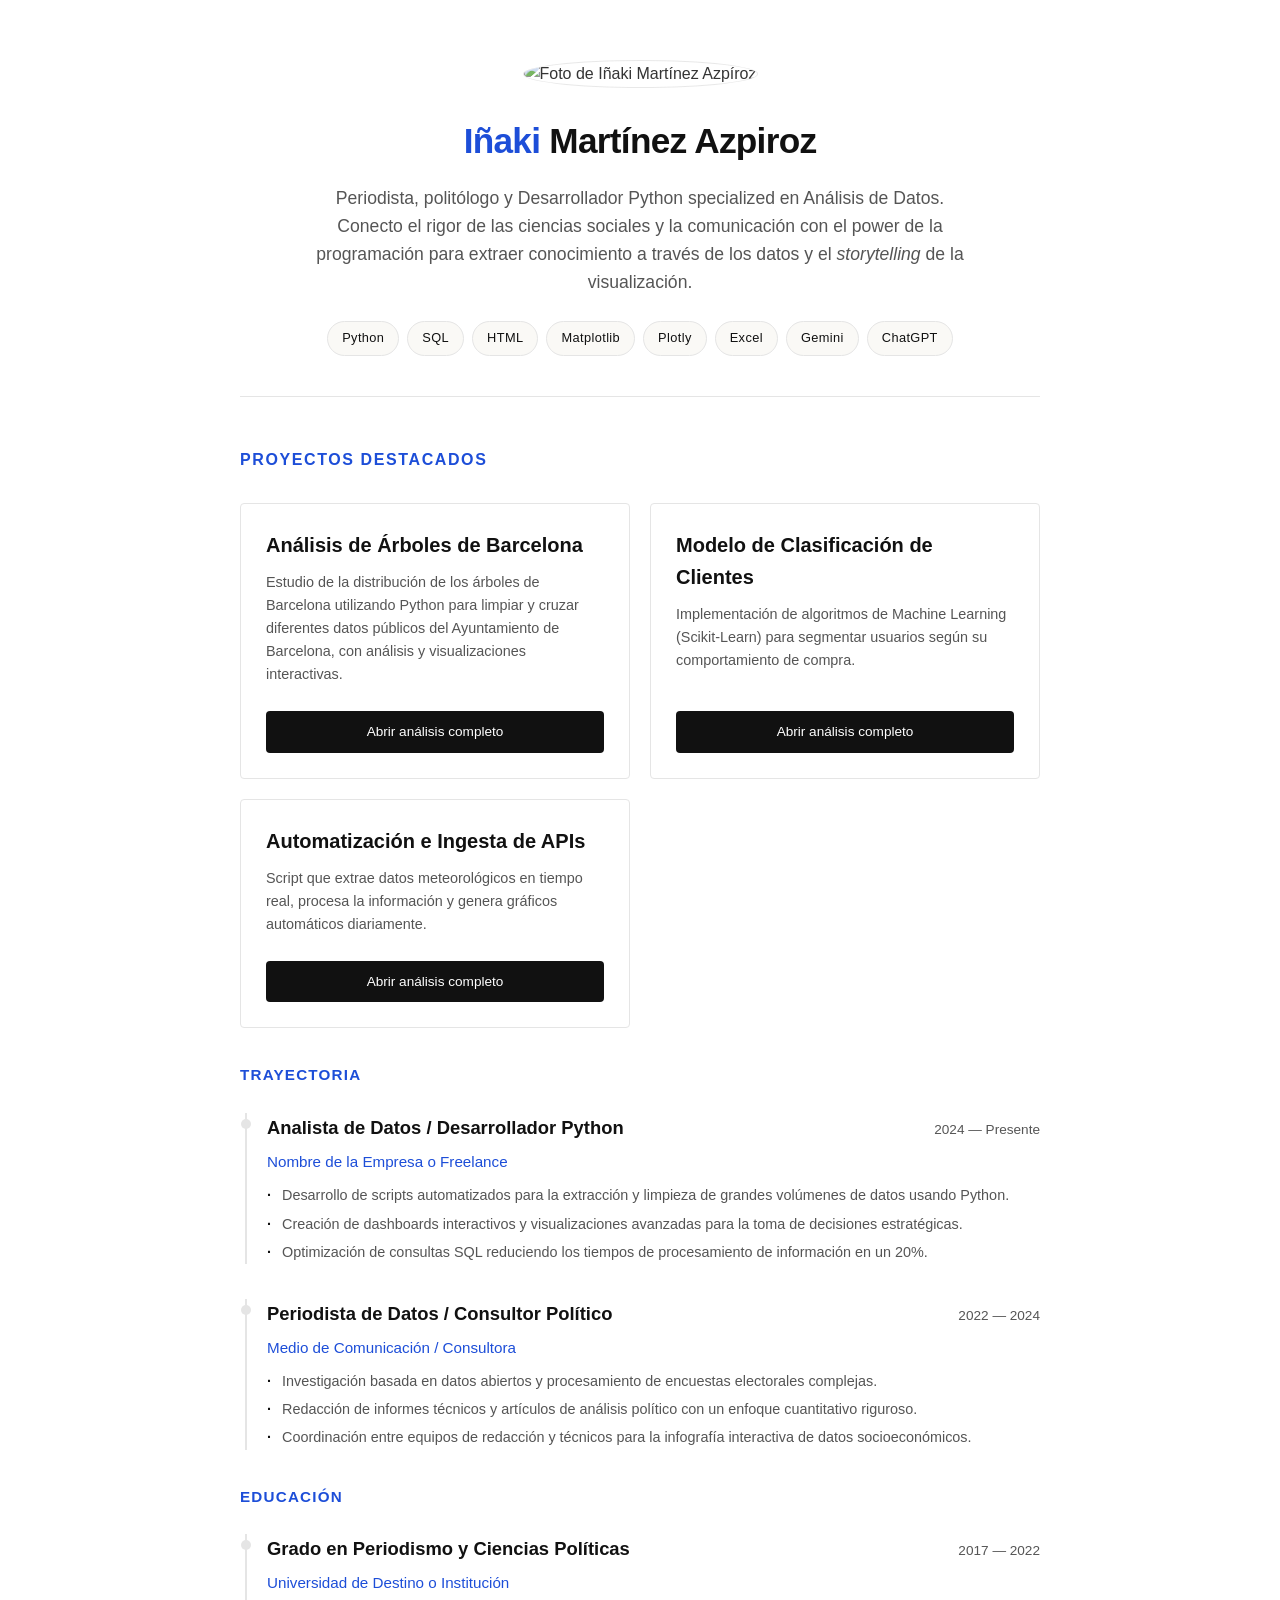
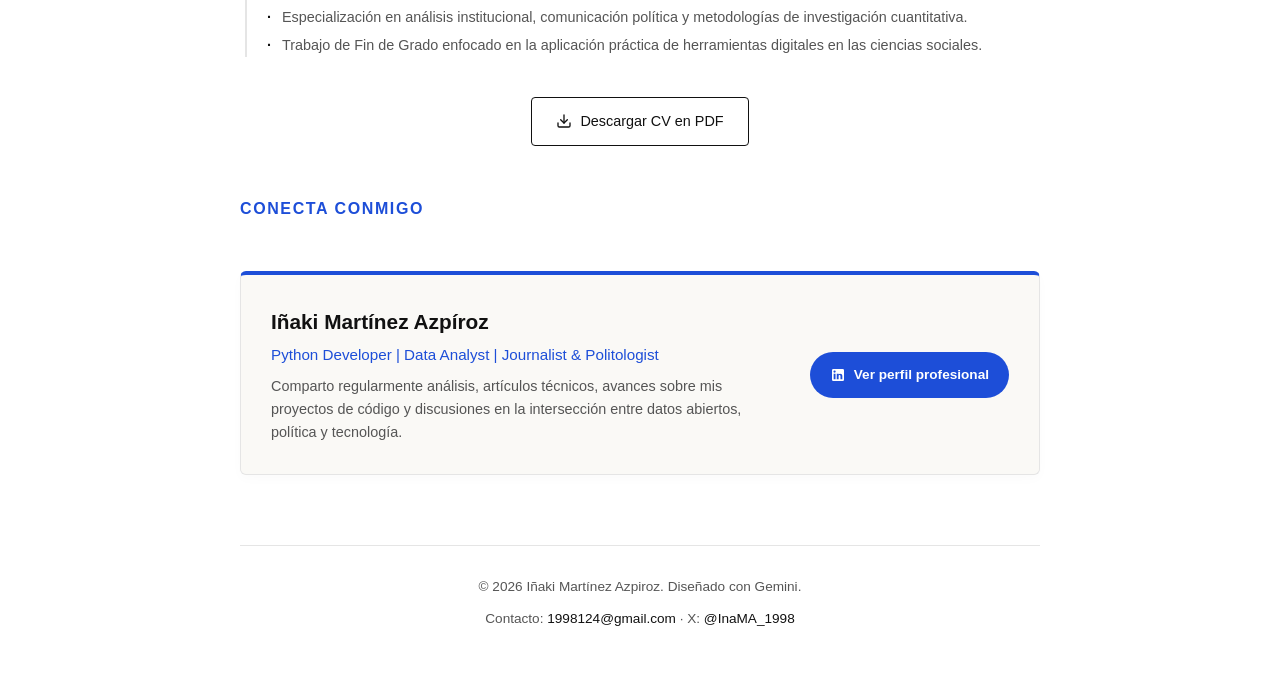
==== commit 8ba5d218: "Update index.html" ====
--- a/index.html
+++ b/index.html
@@ -38,7 +38,7 @@
                         <h3>Análisis de Árboles de Barcelona</h3>
                         <p>Estudio de la distribución de los árboles de Barcelona utilizando Python para limpiar y cruzar diferentes datos públicos del Ayuntamiento de Barcelona, con análisis y visualizaciones interactivas.</p>
                     </div>
-                    <a href="proyecto/analisis-arboles-barcelona.html" class="btn-proyecto" target="_blank">Abrir Notebook</a>
+                    <a href="Proyecto/analisis-arboles-barcelona.html" class="btn-proyecto" target="_blank">Abrir análisis completo</a>
                 </article>
 
                 <article class="tarjeta-proyecto">
@@ -46,7 +46,7 @@
                         <h3>Modelo de Clasificación de Clientes</h3>
                         <p>Implementación de algoritmos de Machine Learning (Scikit-Learn) para segmentar usuarios según su comportamiento de compra.</p>
                     </div>
-                    <a href="mi_proyecto_2.html" class="btn-proyecto" target="_blank">Abrir Notebook</a>
+                    <a href="mi_proyecto_2.html" class="btn-proyecto" target="_blank">Abrir análisis completo</a>
                 </article>
 
                 <article class="tarjeta-proyecto">
@@ -54,7 +54,7 @@
                         <h3>Automatización e Ingesta de APIs</h3>
                         <p>Script que extrae datos meteorológicos en tiempo real, procesa la información y genera gráficos automáticos diariamente.</p>
                     </div>
-                    <a href="mi_proyecto_3.html" class="btn-proyecto" target="_blank">Abrir Notebook</a>
+                    <a href="mi_proyecto_3.html" class="btn-proyecto" target="_blank">Abrir análisis completo</a>
                 </article>
 
             </div>
--- a/css/estilos.css
+++ b/css/estilos.css
@@ -240,7 +240,7 @@
 
 .cv-detalles {
     list-style-type: none;
-    font-size: 0.9磨;
+    font-size: 0.9rem;
     color: var(--texto-mutado);
 }
 
@@ -302,7 +302,7 @@
     background-color: var(--acento-azul);
 }
 
-/* --- SECCIÓN PREVISUALIZACIÓN LINKEDIN (FICHA PEGADA) --- */
+/* --- SECCIÓN PREVISUALIZACIÓN LINKEDIN --- */
 .tarjeta-linkedin {
     background-color: var(--bg-tarjeta);
     border: 1px solid var(--borde-fino);
@@ -402,3 +402,136 @@
     color: var(--acento-azul);
     border-bottom-color: var(--acento-azul);
 }
+
+
+/* ==========================================================================
+   NUEVOS ESTILOS PARA LAS PÁGINAS DE PROYECTOS (ESTILO EDITORIAL)
+   ========================================================================== */
+
+/* --- CABECERA DE NAVEGACIÓN --- */
+.navegacion-proyecto {
+    display: flex;
+    justify-content: space-between;
+    align-items: center;
+    padding-bottom: 20px;
+    margin-bottom: 40px;
+    border-bottom: 1px solid var(--borde-fino);
+}
+
+.marca-nombre {
+    font-size: 1.1rem;
+    font-weight: 700;
+    color: var(--texto-claro);
+    text-decoration: none;
+    letter-spacing: -0.01em;
+}
+
+.marca-nombre span {
+    font-weight: 400;
+    color: var(--texto-mutado);
+}
+
+.btn-volver {
+    display: inline-flex;
+    align-items: center;
+    gap: 5px;
+    font-size: 0.85rem;
+    color: var(--texto-mutado);
+    text-decoration: none;
+    font-weight: 500;
+    transition: color 0.2s ease;
+}
+
+.btn-volver:hover {
+    color: var(--acento-azul);
+}
+
+/* --- ESTRUCTURA DEL ARTÍCULO --- */
+.articulo-proyecto {
+    max-width: 720px; /* Ancho optimizado para lectura de artículos */
+    margin: 0 auto;
+}
+
+.titular-proyecto {
+    font-size: 2.4rem;
+    font-weight: 700;
+    line-height: 1.2;
+    letter-spacing: -0.02em;
+    color: var(--texto-claro);
+    margin-bottom: 15px;
+}
+
+.subtitular-proyecto {
+    font-size: 1.25rem;
+    line-height: 1.45;
+    color: var(--texto-mutado);
+    margin-bottom: 25px;
+    font-weight: 400;
+}
+
+.separador-editorial {
+    border: 0;
+    border-top: 1px solid var(--texto-claro);
+    width: 60px;
+    margin-bottom: 35px;
+}
+
+/* --- TEXTOS TIPO --- */
+.parrafo-proyecto {
+    font-size: 1.05rem;
+    line-height: 1.65;
+    color: var(--texto-claro);
+    margin-bottom: 25px;
+}
+
+.resumen-proyecto {
+    font-size: 1.1rem;
+    line-height: 1.6;
+    color: var(--texto-claro);
+    background-color: var(--bg-tarjeta);
+    padding: 20px 25px;
+    border-left: 3px solid var(--acento-azul);
+    margin-bottom: 35px;
+    border-radius: 0 4px 4px 0;
+}
+
+/* --- IMÁGENES --- */
+.contenedor-imagen-proyecto {
+    margin-bottom: 35px;
+}
+
+.imagen-proyecto {
+    width: 100%;
+    max-height: 400px;
+    object-fit: cover;
+    border-radius: 4px;
+    border: 1px solid var(--borde-fino);
+}
+
+.pie-foto-proyecto {
+    font-size: 0.85rem;
+    color: var(--texto-mutado);
+    margin-top: 8px;
+    font-style: italic;
+}
+
+/* --- GRÁFICOS RESPONSIVE (HTML INCRUSTADO) --- */
+.contenedor-grafico-incrustado {
+    position: relative;
+    width: 100%;
+    height: 450px; /* Altura ideal para gráficos interactivos */
+    background-color: var(--bg-tarjeta);
+    border: 1px solid var(--borde-fino);
+    border-radius: 4px;
+    margin: 30px 0;
+    overflow: hidden;
+}
+
+.contenedor-grafico-incrustado iframe {
+    position: absolute;
+    top: 0;
+    left: 0;
+    width: 100%;
+    height: 100%;
+    border: none;
+}
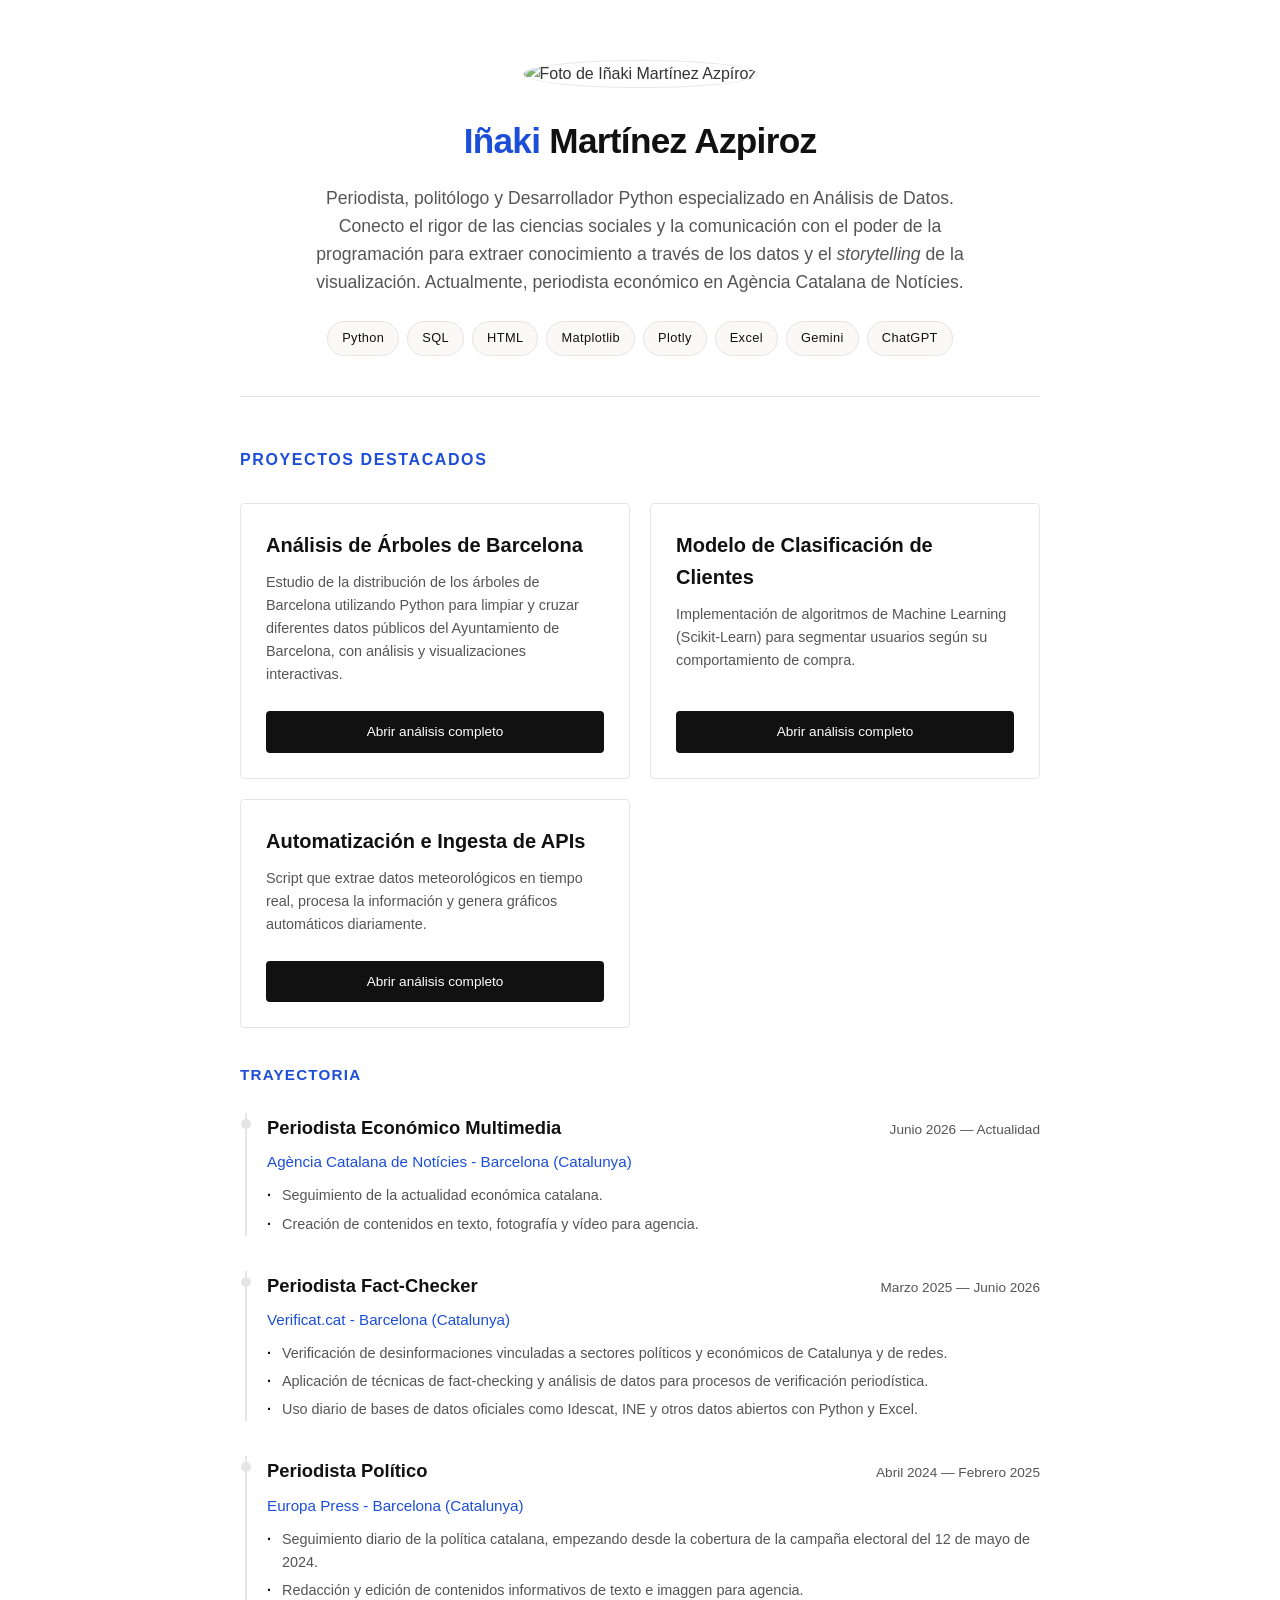
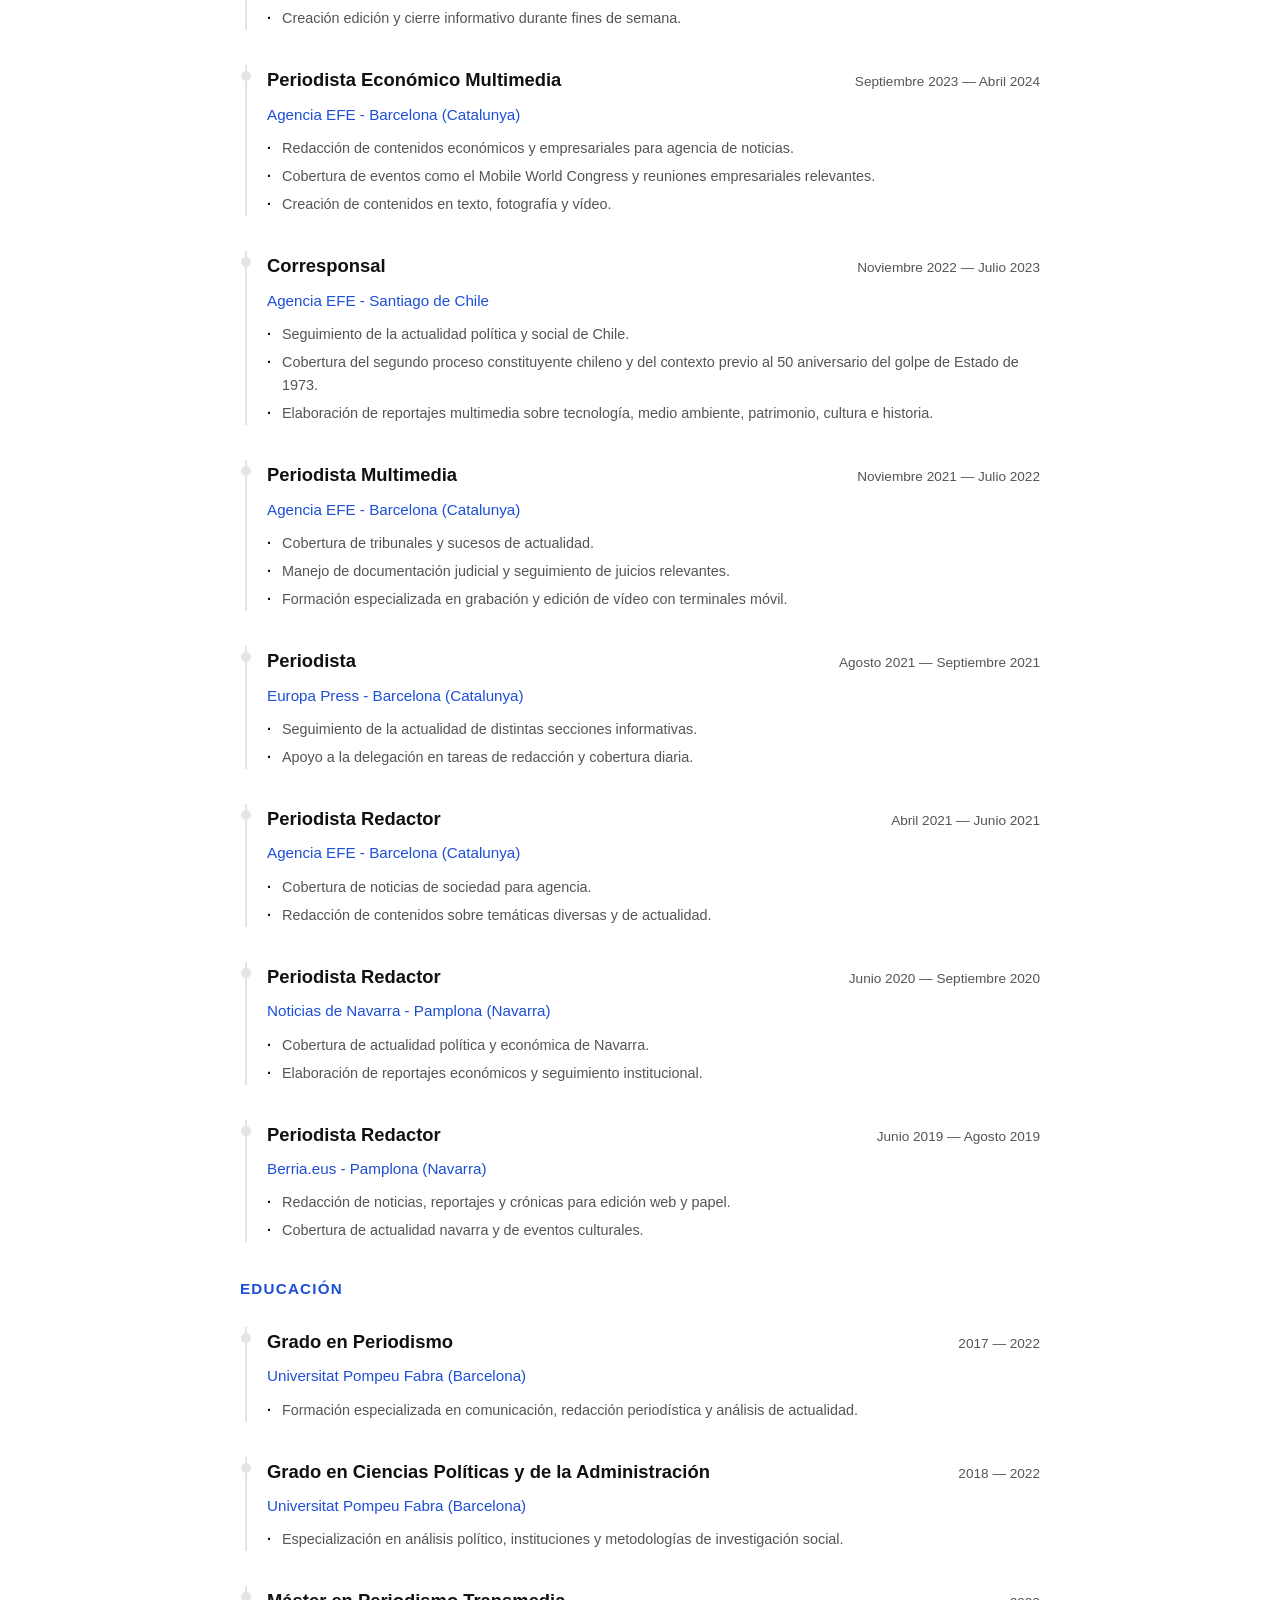
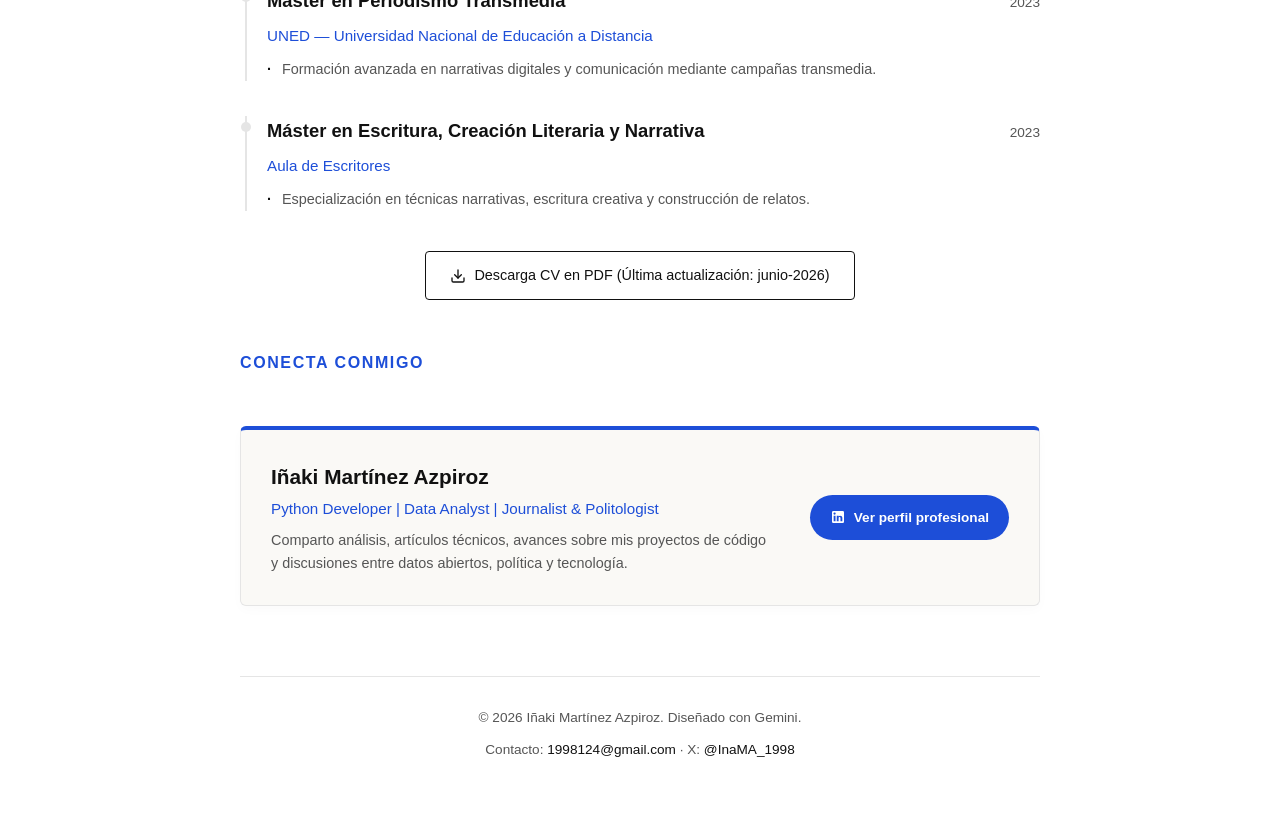
==== commit e6622d8a: "Update index.html with CV details" ====
--- a/index.html
+++ b/index.html
@@ -14,7 +14,7 @@
             <img src="https://lh3.googleusercontent.com/d/146usE6nP-HhSL1gbkDWgog6Y8PcWWXIQ" alt="Foto de Iñaki Martínez Azpíroz" class="foto-perfil">
             
             <h1><span>Iñaki</span> Martínez Azpiroz</h1>
-            <p>Periodista, politólogo y Desarrollador Python specialized en Análisis de Datos. Conecto el rigor de las ciencias sociales y la comunicación con el power de la programación para extraer conocimiento a través de los datos y el <span style="font-style: italic;">storytelling</span> de la visualización.</p>
+            <p>Periodista, politólogo y Desarrollador Python especializado en Análisis de Datos. Conecto el rigor de las ciencias sociales y la comunicación con el poder de la programación para extraer conocimiento a través de los datos y el <span style="font-style: italic;">storytelling</span> de la visualización. Actualmente, periodista económico en Agència Catalana de Notícies.</p>
             
             <div class="badges-tecnologias">
                 <span class="badge">Python</span>
@@ -62,30 +62,129 @@
             <div class="contenedor-cv">
                 
                 <h2 class="subseccion-titulo-azul">Trayectoria</h2>
-                
-                <div class="bloque-cv">
-                    <div class="cv-encabezado">
-                        <h3 class="cv-puesto">Analista de Datos / Desarrollador Python</h3>
-                        <span class="cv-fecha">2024 — Presente</span>
-                    </div>
-                    <div class="cv-entidad">Nombre de la Empresa o Freelance</div>
-                    <ul class="cv-detalles">
-                        <li>Desarrollo de scripts automatizados para la extracción y limpieza de grandes volúmenes de datos usando Python.</li>
-                        <li>Creación de dashboards interactivos y visualizaciones avanzadas para la toma de decisiones estratégicas.</li>
-                        <li>Optimización de consultas SQL reduciendo los tiempos de procesamiento de información en un 20%.</li>
-                    </ul>
-                </div>
-
-                <div class="bloque-cv">
-                    <div class="cv-encabezado">
-                        <h3 class="cv-puesto">Periodista de Datos / Consultor Político</h3>
-                        <span class="cv-fecha">2022 — 2024</span>
-                    </div>
-                    <div class="cv-entidad">Medio de Comunicación / Consultora</div>
-                    <ul class="cv-detalles">
-                        <li>Investigación basada en datos abiertos y procesamiento de encuestas electorales complejas.</li>
-                        <li>Redacción de informes técnicos y artículos de análisis político con un enfoque cuantitativo riguroso.</li>
-                        <li>Coordinación entre equipos de redacción y técnicos para la infografía interactiva de datos socioeconómicos.</li>
+
+                <div class="bloque-cv">
+                    <div class="cv-encabezado">
+                        <h3 class="cv-puesto">Periodista Económico Multimedia</h3>
+                        <span class="cv-fecha">Junio 2026 — Actualidad</span>
+                    </div>
+                    <div class="cv-entidad">Agència Catalana de Notícies - Barcelona (Catalunya)</div>
+                    <ul class="cv-detalles">
+                        <li>Seguimiento de la actualidad económica catalana.</li>
+                        <li>Creación de contenidos en texto, fotografía y vídeo para agencia.</li>
+                    </ul>
+                </div>
+
+                <div class="bloque-cv">
+                    <div class="cv-encabezado">
+                        <h3 class="cv-puesto">Periodista Fact-Checker</h3>
+                        <span class="cv-fecha">Marzo 2025 — Junio 2026</span>
+                    </div>
+                    <div class="cv-entidad">Verificat.cat - Barcelona (Catalunya)</div>
+                    <ul class="cv-detalles">
+                        <li>Verificación de desinformaciones vinculadas a sectores políticos y económicos de Catalunya y de redes.</li>
+                        <li>Aplicación de técnicas de fact-checking y análisis de datos para procesos de verificación periodística.</li>
+                        <li>Uso diario de bases de datos oficiales como Idescat, INE y otros datos abiertos con Python y Excel.</li>
+                    </ul>
+                </div>
+
+                <div class="bloque-cv">
+                    <div class="cv-encabezado">
+                        <h3 class="cv-puesto">Periodista Político</h3>
+                        <span class="cv-fecha">Abril 2024 — Febrero 2025</span>
+                    </div>
+                    <div class="cv-entidad">Europa Press - Barcelona (Catalunya)</div>
+                    <ul class="cv-detalles">
+                        <li>Seguimiento diario de la política catalana, empezando desde la cobertura de la campaña electoral del 12 de mayo de 2024.</li>
+                        <li>Redacción y edición de contenidos informativos de texto e imaggen para agencia.</li>
+                        <li>Creación edición y cierre informativo durante fines de semana.</li>
+                    </ul>
+                </div>
+
+                <div class="bloque-cv">
+                    <div class="cv-encabezado">
+                        <h3 class="cv-puesto">Periodista Económico Multimedia</h3>
+                        <span class="cv-fecha">Septiembre 2023 — Abril 2024</span>
+                    </div>
+                    <div class="cv-entidad">Agencia EFE - Barcelona (Catalunya)</div>
+                    <ul class="cv-detalles">
+                        <li>Redacción de contenidos económicos y empresariales para agencia de noticias.</li>
+                        <li>Cobertura de eventos como el Mobile World Congress y reuniones empresariales relevantes.</li>
+                        <li>Creación de contenidos en texto, fotografía y vídeo.</li>
+                    </ul>
+                </div>
+
+                <div class="bloque-cv">
+                    <div class="cv-encabezado">
+                        <h3 class="cv-puesto">Corresponsal</h3>
+                        <span class="cv-fecha">Noviembre 2022 — Julio 2023</span>
+                    </div>
+                    <div class="cv-entidad">Agencia EFE - Santiago de Chile</div>
+                    <ul class="cv-detalles">
+                        <li>Seguimiento de la actualidad política y social de Chile.</li>
+                        <li>Cobertura del segundo proceso constituyente chileno y del contexto previo al 50 aniversario del golpe de Estado de 1973.</li>
+                        <li>Elaboración de reportajes multimedia sobre tecnología, medio ambiente, patrimonio, cultura e historia.</li>
+                    </ul>
+                </div>
+
+                <div class="bloque-cv">
+                    <div class="cv-encabezado">
+                        <h3 class="cv-puesto">Periodista Multimedia</h3>
+                        <span class="cv-fecha">Noviembre 2021 — Julio 2022</span>
+                    </div>
+                    <div class="cv-entidad">Agencia EFE - Barcelona (Catalunya)</div>
+                    <ul class="cv-detalles">
+                        <li>Cobertura de tribunales y sucesos de actualidad.</li>
+                        <li>Manejo de documentación judicial y seguimiento de juicios relevantes.</li>
+                        <li>Formación especializada en grabación y edición de vídeo con terminales móvil.</li>
+                    </ul>
+                </div>
+
+                <div class="bloque-cv">
+                    <div class="cv-encabezado">
+                        <h3 class="cv-puesto">Periodista</h3>
+                        <span class="cv-fecha">Agosto 2021 — Septiembre 2021</span>
+                    </div>
+                    <div class="cv-entidad">Europa Press - Barcelona (Catalunya)</div>
+                    <ul class="cv-detalles">
+                        <li>Seguimiento de la actualidad de distintas secciones informativas.</li>
+                        <li>Apoyo a la delegación en tareas de redacción y cobertura diaria.</li>
+                    </ul>
+                </div>
+
+                <div class="bloque-cv">
+                    <div class="cv-encabezado">
+                        <h3 class="cv-puesto">Periodista Redactor</h3>
+                        <span class="cv-fecha">Abril 2021 — Junio 2021</span>
+                    </div>
+                    <div class="cv-entidad">Agencia EFE - Barcelona (Catalunya)</div>
+                    <ul class="cv-detalles">
+                        <li>Cobertura de noticias de sociedad para agencia.</li>
+                        <li>Redacción de contenidos sobre temáticas diversas y de actualidad.</li>
+                    </ul>
+                </div>
+
+                <div class="bloque-cv">
+                    <div class="cv-encabezado">
+                        <h3 class="cv-puesto">Periodista Redactor</h3>
+                        <span class="cv-fecha">Junio 2020 — Septiembre 2020</span>
+                    </div>
+                    <div class="cv-entidad">Noticias de Navarra - Pamplona (Navarra)</div>
+                    <ul class="cv-detalles">
+                        <li>Cobertura de actualidad política y económica de Navarra.</li>
+                        <li>Elaboración de reportajes económicos y seguimiento institucional.</li>
+                    </ul>
+                </div>
+
+                <div class="bloque-cv">
+                    <div class="cv-encabezado">
+                        <h3 class="cv-puesto">Periodista Redactor</h3>
+                        <span class="cv-fecha">Junio 2019 — Agosto 2019</span>
+                    </div>
+                    <div class="cv-entidad">Berria.eus - Pamplona (Navarra)</div>
+                    <ul class="cv-detalles">
+                        <li>Redacción de noticias, reportajes y crónicas para edición web y papel.</li>
+                        <li>Cobertura de actualidad navarra y de eventos culturales.</li>
                     </ul>
                 </div>
 
@@ -93,20 +192,52 @@
 
                 <div class="bloque-cv">
                     <div class="cv-encabezado">
-                        <h3 class="cv-puesto">Grado en Periodismo y Ciencias Políticas</h3>
+                        <h3 class="cv-puesto">Grado en Periodismo</h3>
                         <span class="cv-fecha">2017 — 2022</span>
                     </div>
-                    <div class="cv-entidad">Universidad de Destino o Institución</div>
-                    <ul class="cv-detalles">
-                        <li>Especialización en análisis institucional, comunicación política y metodologías de investigación cuantitativa.</li>
-                        <li>Trabajo de Fin de Grado enfocado en la aplicación práctica de herramientas digitales en las ciencias sociales.</li>
+                    <div class="cv-entidad">Universitat Pompeu Fabra (Barcelona)</div>
+                    <ul class="cv-detalles">
+                        <li>Formación especializada en comunicación, redacción periodística y análisis de actualidad.</li>
+                    </ul>
+                </div>
+
+                <div class="bloque-cv">
+                    <div class="cv-encabezado">
+                        <h3 class="cv-puesto">Grado en Ciencias Políticas y de la Administración</h3>
+                        <span class="cv-fecha">2018 — 2022</span>
+                    </div>
+                    <div class="cv-entidad">Universitat Pompeu Fabra (Barcelona)</div>
+                    <ul class="cv-detalles">
+                        <li>Especialización en análisis político, instituciones y metodologías de investigación social.</li>
+                    </ul>
+                </div>
+
+                <div class="bloque-cv">
+                    <div class="cv-encabezado">
+                        <h3 class="cv-puesto">Máster en Periodismo Transmedia</h3>
+                        <span class="cv-fecha">2023</span>
+                    </div>
+                    <div class="cv-entidad">UNED — Universidad Nacional de Educación a Distancia</div>
+                    <ul class="cv-detalles">
+                        <li>Formación avanzada en narrativas digitales y comunicación mediante campañas transmedia.</li>
+                    </ul>
+                </div>
+
+                <div class="bloque-cv">
+                    <div class="cv-encabezado">
+                        <h3 class="cv-puesto">Máster en Escritura, Creación Literaria y Narrativa</h3>
+                        <span class="cv-fecha">2023</span>
+                    </div>
+                    <div class="cv-entidad">Aula de Escritores</div>
+                    <ul class="cv-detalles">
+                        <li>Especialización en técnicas narrativas, escritura creativa y construcción de relatos.</li>
                     </ul>
                 </div>
 
                 <div class="contenedor-boton-cv">
                     <a href="tu_cv.pdf" class="btn-descarga-pdf" download>
                         <svg width="16" height="16" viewBox="0 0 24 24" fill="none" stroke="currentColor" stroke-width="2" stroke-linecap="round" stroke-linejoin="round"><path d="M21 15v4a2 2 0 0 1-2 2H5a2 2 0 0 1-2-2v-4"></path><polyline points="7 10 12 15 17 10"></polyline><line x1="12" y1="15" x2="12" y2="3"></line></svg>
-                        Descargar CV en PDF
+                        Descarga CV en PDF (Última actualización: junio-2026)
                     </a>
                 </div>
 
@@ -117,12 +248,12 @@
             <div class="tarjeta-linkedin">
                 <div class="linkedin-cuerpo">
                     <div class="linkedin-info">
-                        <h3>Iñaki Martínez Azpíroz</h3>
+                        <h3>Iñaki Martínez Azpiroz</h3>
                         <div class="linkedin-subtitulo">Python Developer | Data Analyst | Journalist & Politologist</div>
-                        <p>Comparto regularmente análisis, artículos técnicos, avances sobre mis proyectos de código y discusiones en la intersección entre datos abiertos, política y tecnología.</p>
-                    </div>
-                    <div>
-                        <a href="https://linkedin.com/in/tu-usuario" class="btn-linkedin" target="_blank">
+                        <p>Comparto análisis, artículos técnicos, avances sobre mis proyectos de código y discusiones entre datos abiertos, política y tecnología.</p>
+                    </div>
+                    <div>
+                        <a href="https://www.linkedin.com/in/inaki-m-azpiroz/" class="btn-linkedin" target="_blank">
                             <svg width="16" height="16" viewBox="0 0 24 24" fill="currentColor"><path d="M19 3a2 2 0 0 1 2 2v14a2 2 0 0 1-2 2H5a2 2 0 0 1-2-2V5a2 2 0 0 1 2-2h14m-.5 15.5v-5.3a3.26 3.26 0 0 0-3.26-3.26c-.85 0-1.84.52-2.32 1.3v-1.11h-2.79v8.37h2.79v-4.93c0-.77.62-1.4 1.39-1.4a1.4 1.4 0 0 1 1.4 1.4v4.93h2.79M6.88 8.56a1.68 1.68 0 0 0 1.68-1.68c0-.93-.75-1.69-1.68-1.69a1.69 1.69 0 0 0-1.69 1.69c0 .93.76 1.68 1.69 1.68m1.39 9.94v-8.37H5.5v8.37h2.77z"/></svg>
                             Ver perfil profesional
                         </a>
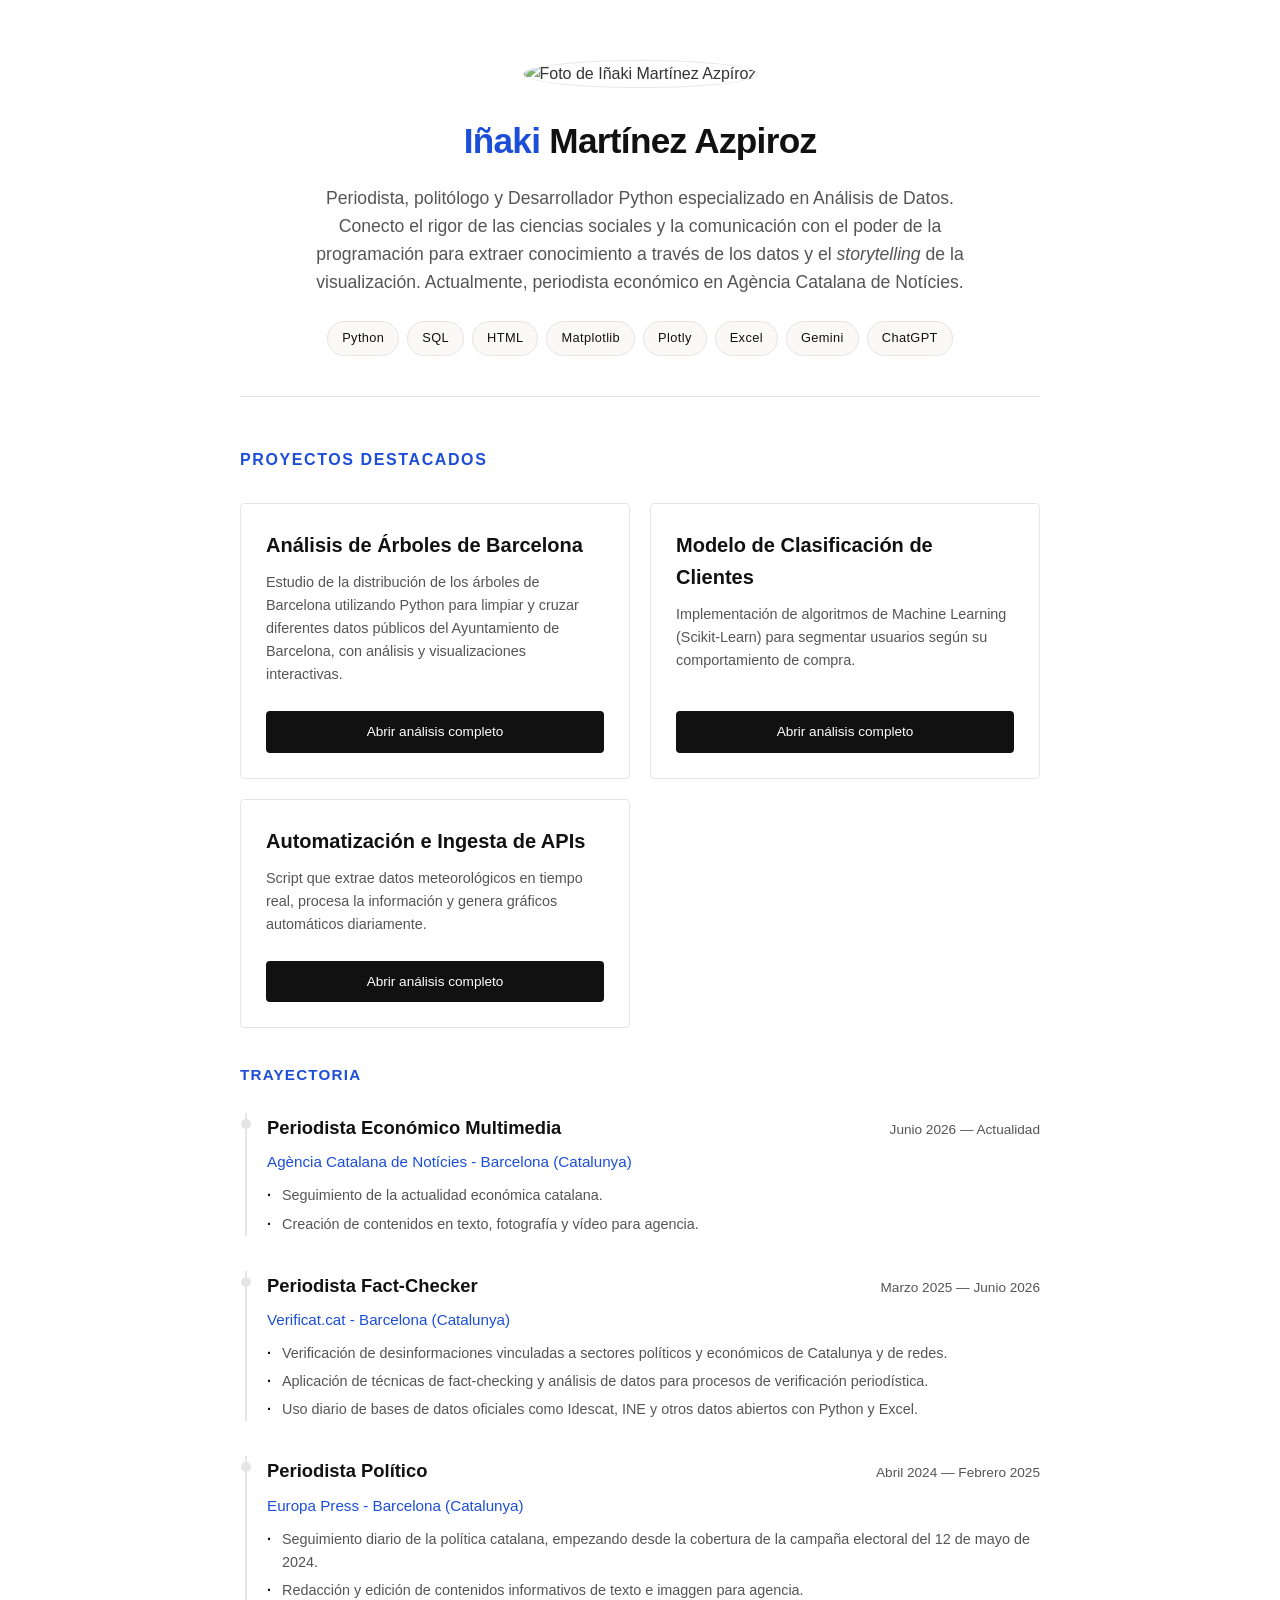
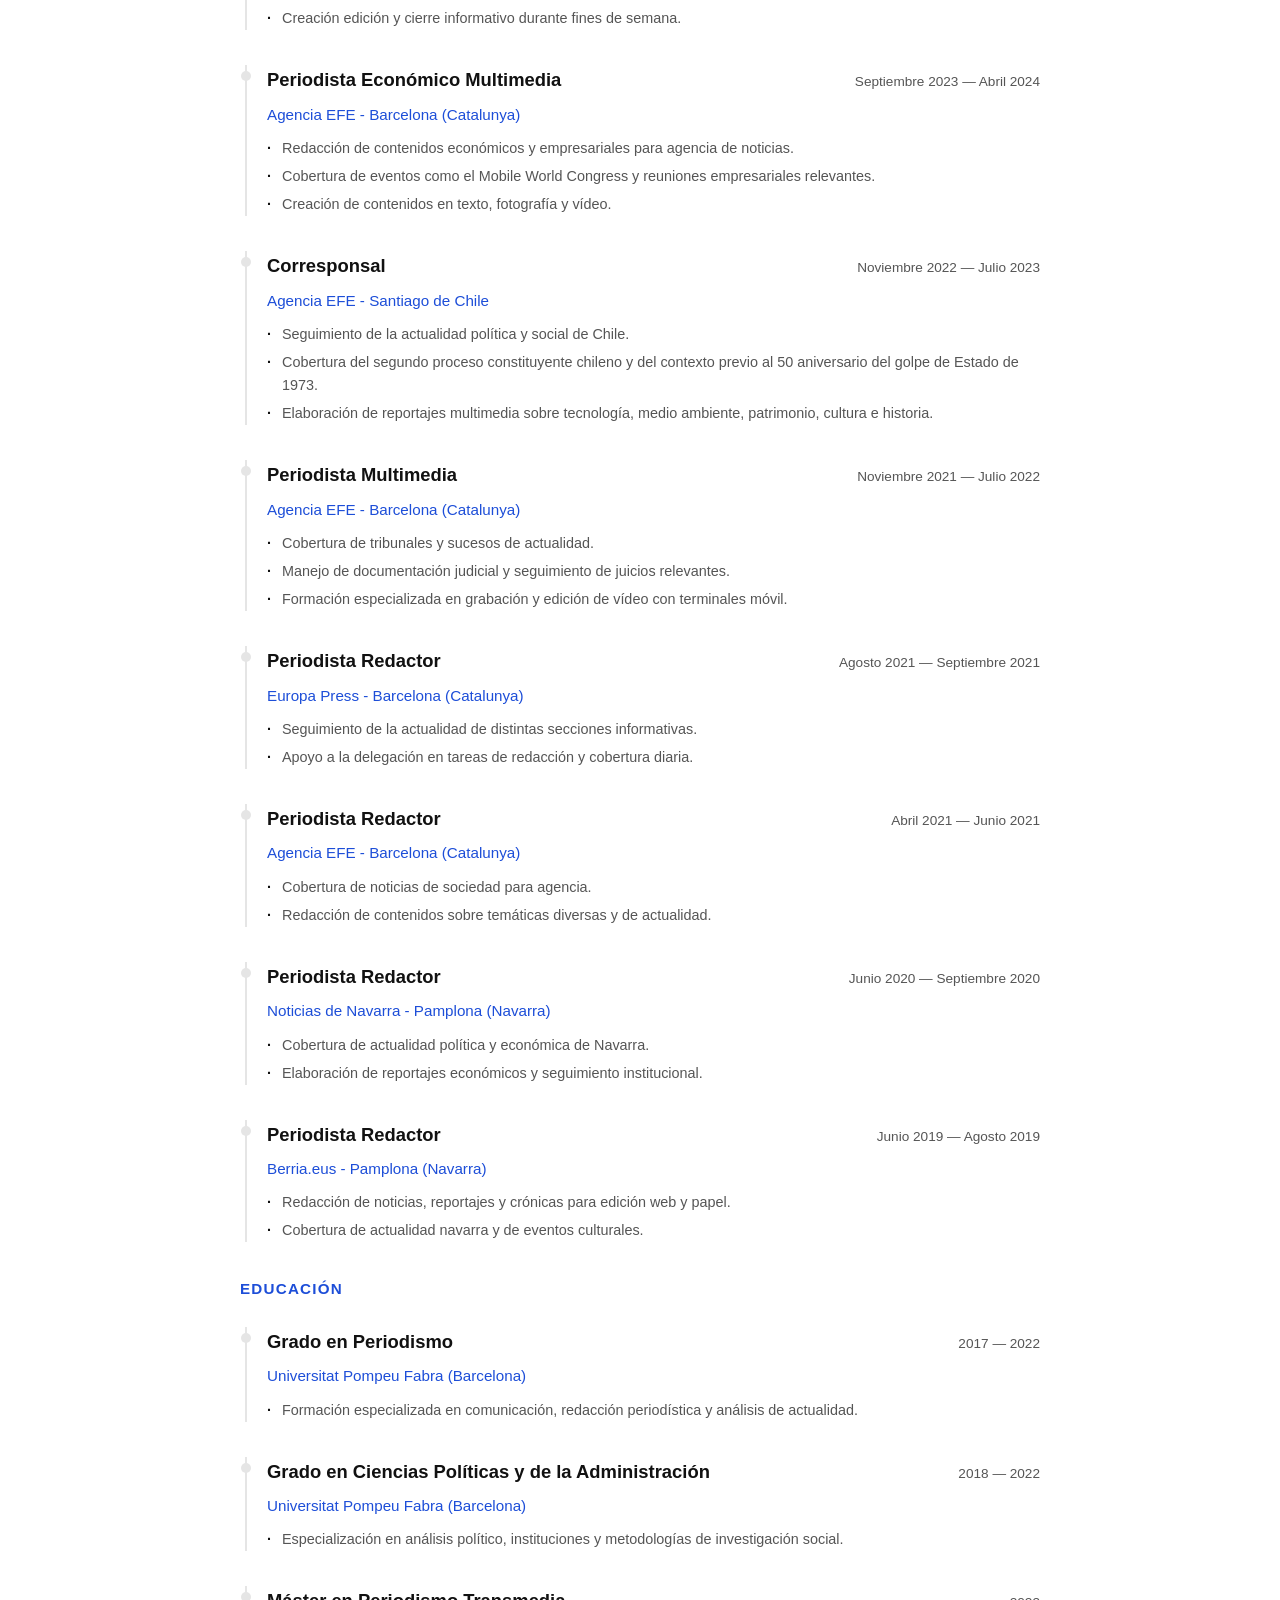
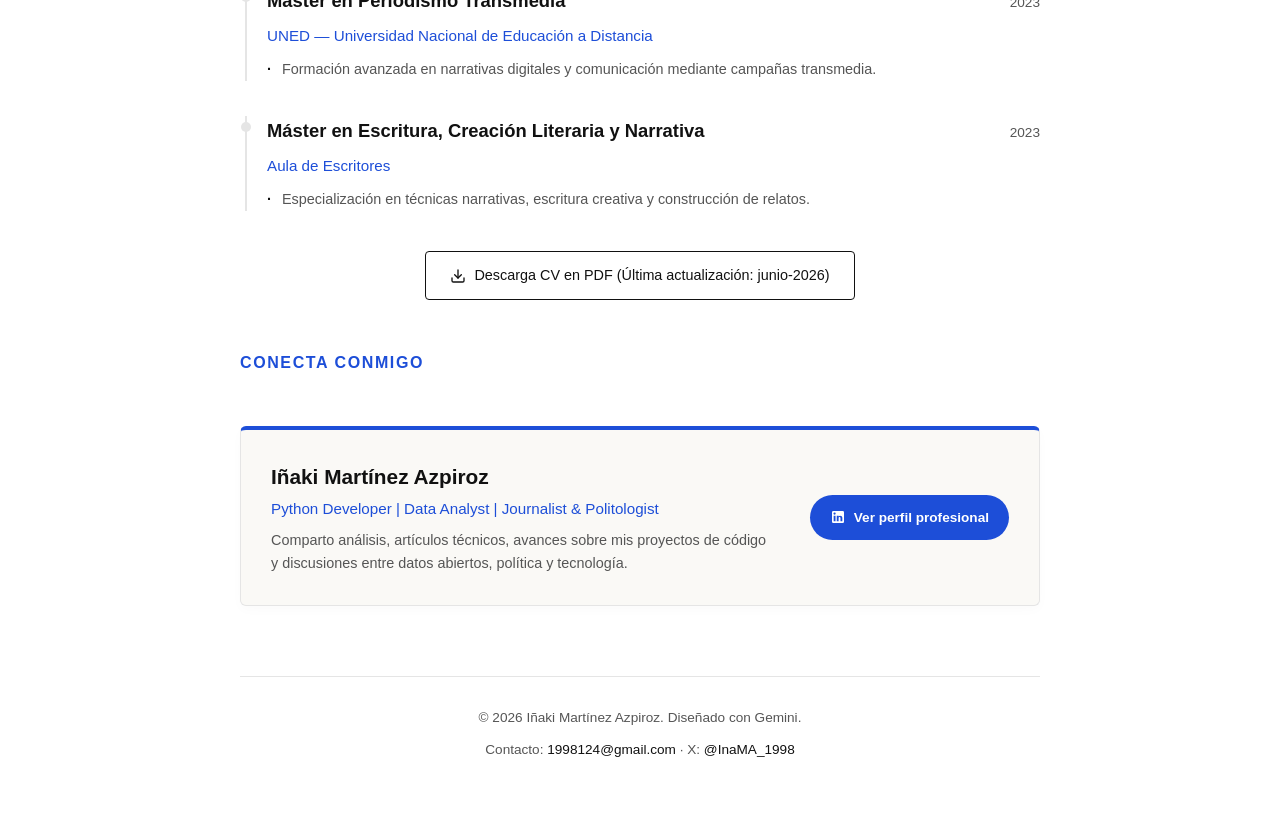
==== commit 84aed3b2: "Update index.html CV details" ====
--- a/index.html
+++ b/index.html
@@ -142,7 +142,7 @@
 
                 <div class="bloque-cv">
                     <div class="cv-encabezado">
-                        <h3 class="cv-puesto">Periodista</h3>
+                        <h3 class="cv-puesto">Periodista Redactor</h3>
                         <span class="cv-fecha">Agosto 2021 — Septiembre 2021</span>
                     </div>
                     <div class="cv-entidad">Europa Press - Barcelona (Catalunya)</div>
